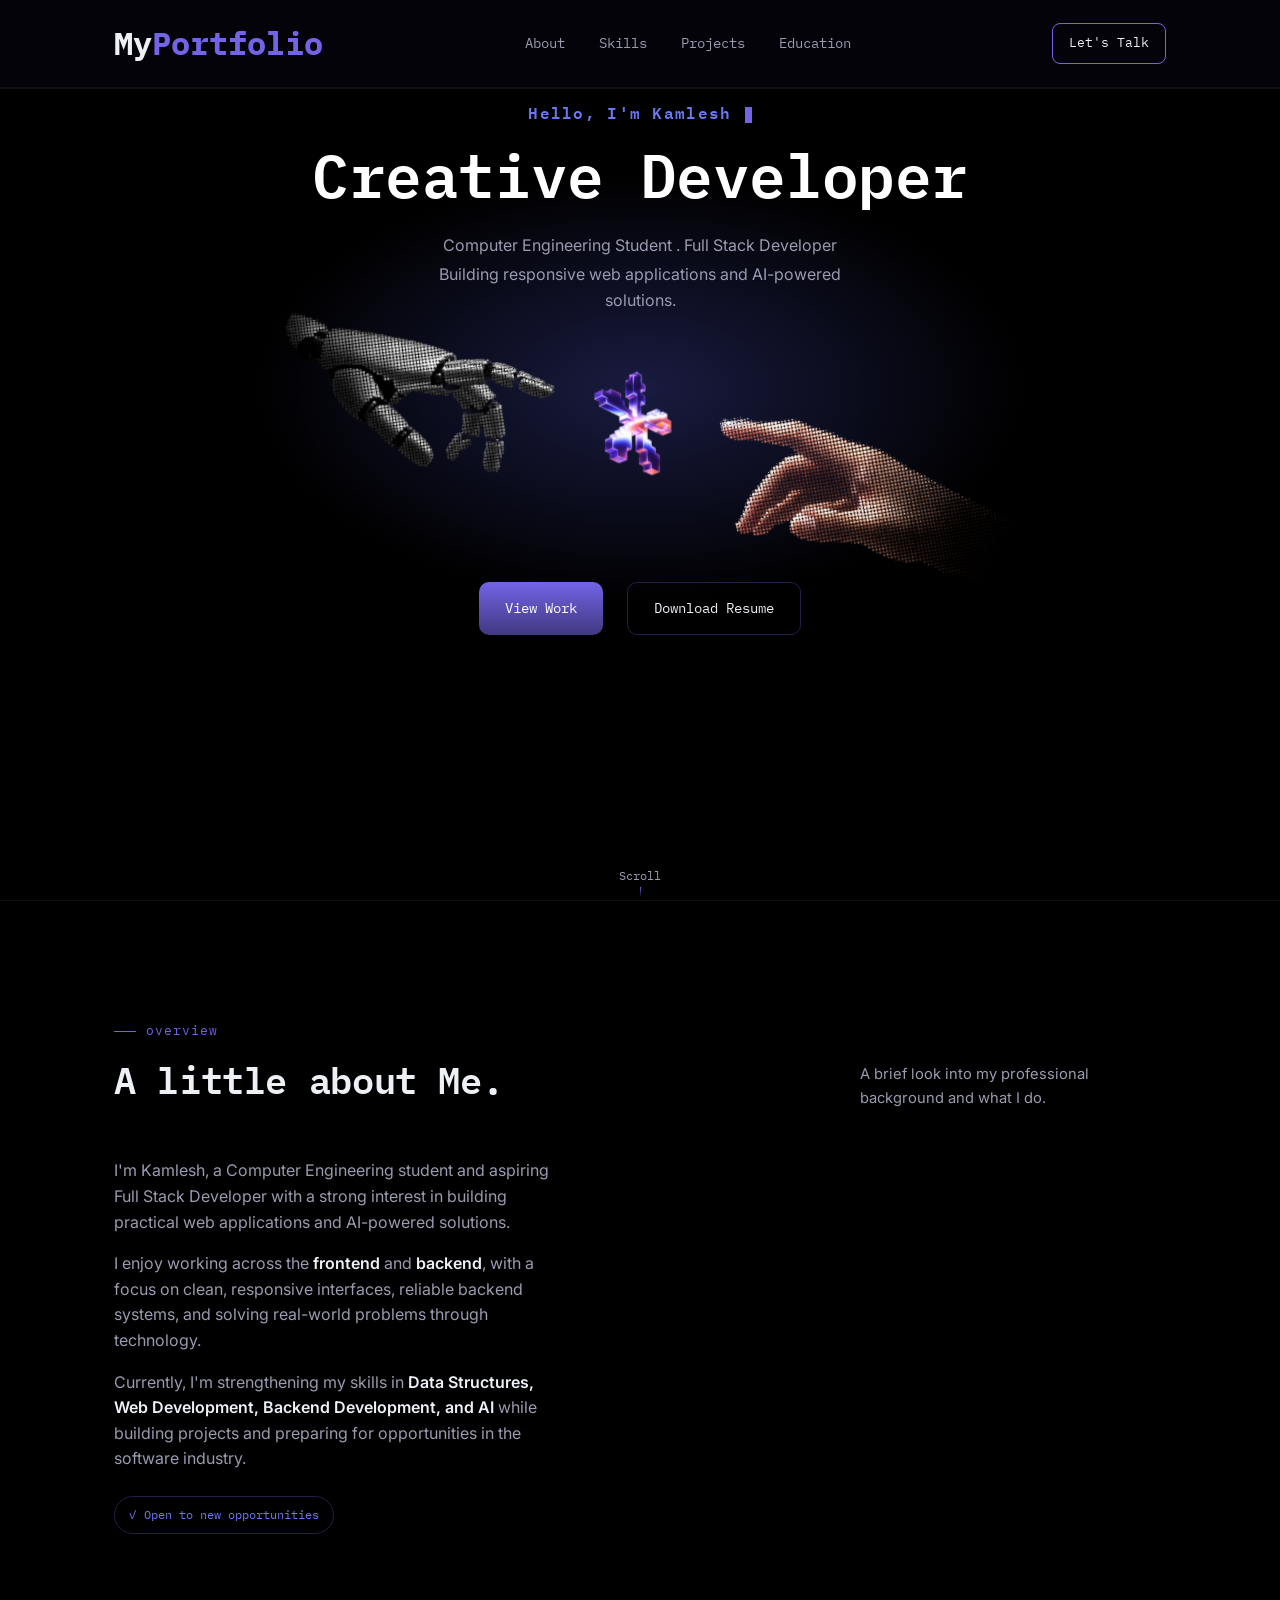
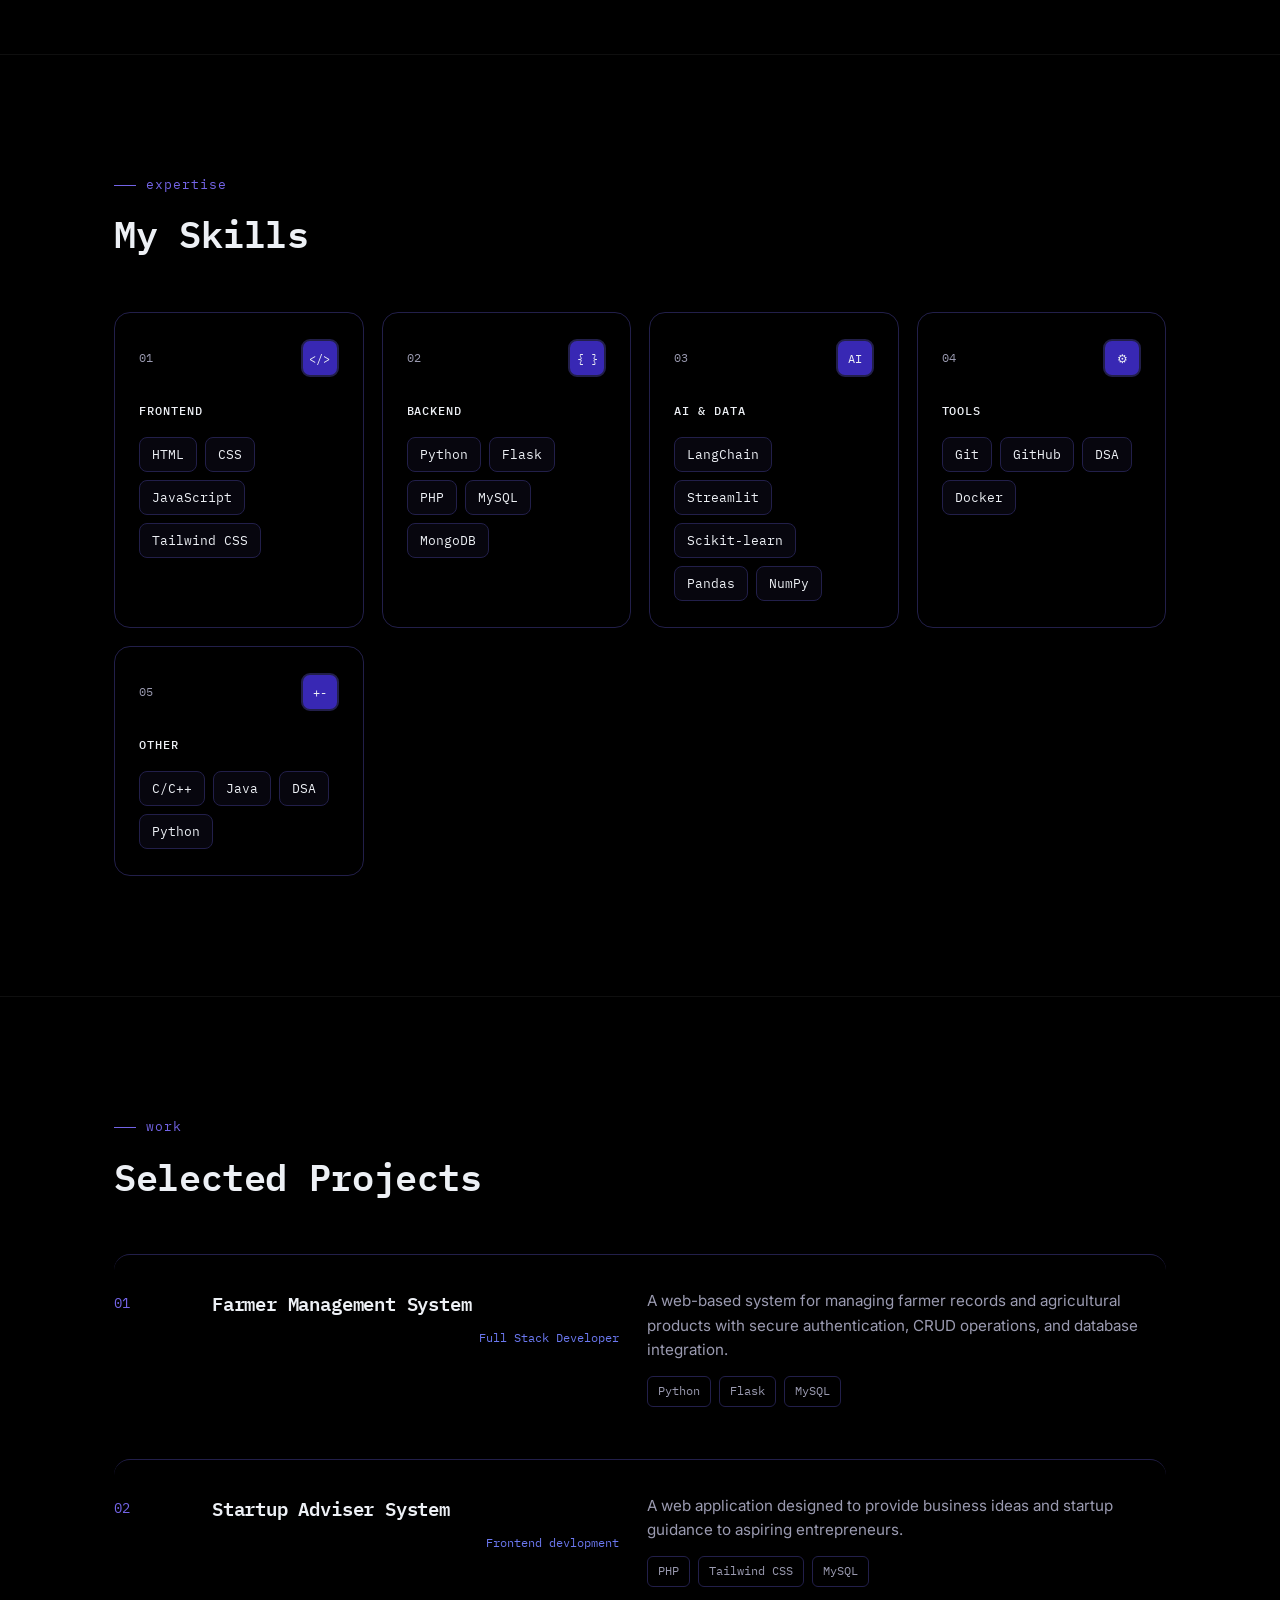
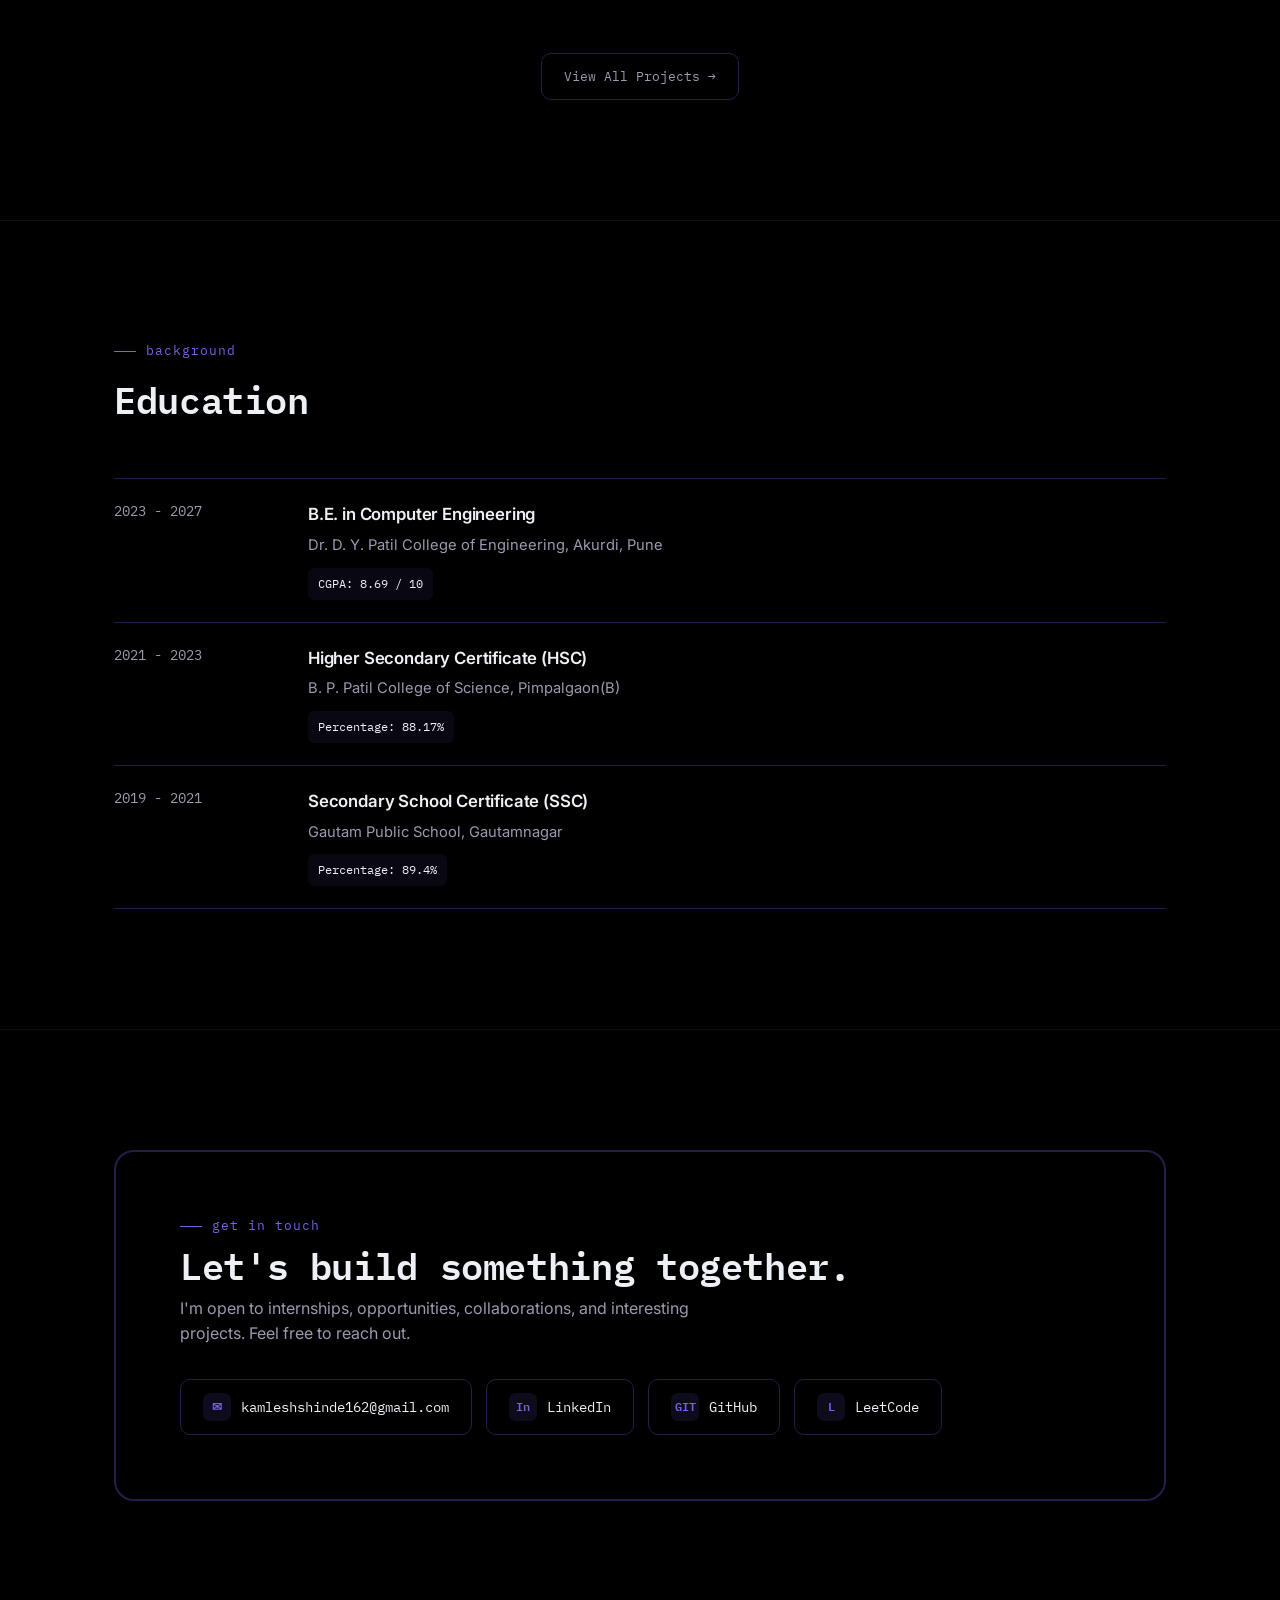
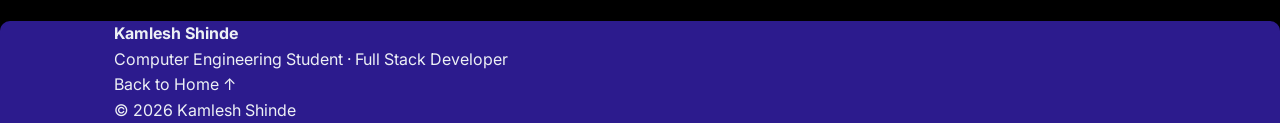
==== index.html @ 776fbd81 "make g mail section responsive" ====
<!DOCTYPE html>
<html lang="en">
<head>
  <meta charset="UTF-8">
  <meta name="viewport" content="width=device-width, initial-scale=1.0">
  <title>KS_Portfolio</title>
  <meta name="description" content="Kamlesh Shinde — Computer Engineering Student and Full Stack Developer.">
  <link rel="preconnect" href="https://fonts.googleapis.com">
  <link rel="preconnect" href="https://fonts.gstatic.com" crossorigin>
  <link href="https://fonts.googleapis.com/css2?family=IBM+Plex+Mono:wght@400;500;600&family=Inter:wght@400;500;600&display=swap" rel="stylesheet">
  <link rel="stylesheet" href="style.css">
  <link rel="shortcut icon" href="img/arr.png" type="image/x-icon">
</head>
<body>
  <div class="cursor-dot"></div>
<div class="cursor-ring"></div>
<div class="scroll-progress"></div>

  <!-- Header -->
  <header>
    <div class="nav-inner">
      <div class="logo">My<span>Portfolio</span></div>
      <nav>
        <ul>
          <li><a href="#about">About</a></li>
          <li><a href="#skills">Skills</a></li>
          <li><a href="#projects">Projects</a></li>
          <li><a href="#education">Education</a></li>
        </ul>
      </nav>
      <a href="#contact" class="nav-cta">Let's Talk</a>
      <button class="menu-toggle">☰</button>
    </div>
  </header>

  <!-- Hero Section -->
  <section class="hero" id="home">
    <div class="hero-fade"></div>
    <div class="center">
    <div class="wrap">
      <span class="hero-tag">
        Hello, I'm Kamlesh
        <span class="cursor"></span>
      </span>
      <h1>Creative Developer</h1>
      <div class="hero-role">Computer Engineering Student <span>. Full Stack Developer</span></div>
      <div class="hero-desc"> Building responsive web applications
                              and AI-powered solutions.</div>

         <div class="hero-art">
           <img src="bg.svg" alt="Developer Illustration">
          </div>
          <div class="hero-actions">
            <a href="#projects" class="btn btn-primary">View Work</a>
            <a href="resume.pdf" class="btn btn-ghost" target="_blank">Download Resume </a>
          </div>
        </div>
    </div>
    <div class="scroll-cue">
      <span>Scroll</span>
      <div class="line"></div>
    </div>
  </section>

  <!-- About Section -->
  <section class="section reveal" id="about">
    <div class="wrap">
      <div class="section-head">
        <div>
          <span class="eyebrow">Overview</span>
          <h2 class="section-title">A little about Me.</h2>
        </div>
        <div class="section-note">A brief look into my professional background and what I do.</div>
      </div>
      <div class="about-grid">
        <div class="about-copy">
          <p> I'm Kamlesh, a Computer Engineering student and
                    aspiring Full Stack Developer with a strong interest
                    in building practical web applications and
                    AI-powered solutions.</p>
          <p>  I enjoy working across the
                    <strong>frontend</strong> and
                    <strong>backend</strong>, with a focus on clean,
                    responsive interfaces, reliable backend systems,
                    and solving real-world problems through technology.</p>
          <p>
                    Currently, I'm strengthening my skills in
                    <strong>Data Structures, Web Development,
                    Backend Development, and AI</strong> while
                    building projects and preparing for opportunities
                    in the software industry.
          </p>
        <div class="badge">Open to new opportunities</div>
        </div>
        <div>
          <div class="profile">
             
          </div>
        </div>
      </div>
    </div>
  </section>

  <!-- Skills Section -->
  <section class="section reveal" id="skills">
    <div class="wrap">
      <div class="section-head">
        <div>
          <span class="eyebrow">Expertise</span>
          <h2 class="section-title">My Skills</h2>
        </div>
      </div>
      <div class="skills-grid">

        <div class="skill-cell">
                <div class="skill-card-top">
                    <span class="skill-number">01</span>
                    <span class="skill-icon">&lt;/&gt;</span>
                </div>
          <h3>Frontend</h3>
          <div class="tag-row">
            <span class="tag">HTML</span>
            <span class="tag">CSS</span>
            <span class="tag">JavaScript</span>
            <span class="tag">Tailwind CSS</span>
          </div>
        </div>

        <div class="skill-cell">
          <div class="skill-card-top">
                    <span class="skill-number">02</span>
                    <span class="skill-icon">{ }</span>
                </div>
          <h3>Backend</h3>
          <div class="tag-row">
                   <span class="tag">Python</span>
                    <span class="tag">Flask</span>
                    <span class="tag">PHP</span>
                    <span class="tag">MySQL</span>
                    <span class="tag">MongoDB</span>
          </div>
        </div>

        <div class="skill-cell">
             <div class="skill-card-top">
                    <span class="skill-number">03</span>
                    <span class="skill-icon">AI</span>
                </div>
          <h3>AI &amp; Data</h3>
          <div class="tag-row">
                    <span class="tag">LangChain</span>
                    <span class="tag">Streamlit</span>
                    <span class="tag">Scikit-learn</span>
                    <span class="tag">Pandas</span>
                    <span class="tag">NumPy</span>
          </div>
        </div>
        
        <div class="skill-cell">
          <div class="skill-card-top">
                    <span class="skill-number">04</span>
                    <span class="skill-icon">⚙</span>
                </div>
          <h3>Tools</h3>
          <div class="tag-row">
                    <span class="tag">Git</span>
                    <span class="tag">GitHub</span>
                    <span class="tag">DSA</span>
                    <span class="tag">Docker</span>
          </div>
        </div>
        
        <div class="skill-cell">
          <div class="skill-card-top">
                    <span class="skill-number">05</span>
                    <span class="skill-icon">+-</span>
                </div>
          <h3>Other</h3>
          <div class="tag-row">
                    <span class="tag">C/C++</span>
                    <span class="tag">Java</span>
                    <span class="tag">DSA</span>
                    <span class="tag">Python</span>
          </div>
        </div>

      </div>
    </div>
  </section>

  <!-- Projects Section -->
  <section class="section reveal" id="projects">
    <div class="wrap">
      <div class="section-head">
        <div>
          <span class="eyebrow">Work</span>
          <h2 class="section-title">Selected Projects</h2>
        </div>
      </div>
      <div class="project-list">
        <div class="project">
          <div class="project-index">01</div>
          <div>
            <h3 class="project-title">Farmer Management System</h3>
            <div class="project-role">Full Stack Developer</div>
          </div>
          <div>
            <div class="project-desc">A web-based system for managing farmer
                        records and agricultural products with
                        secure authentication, CRUD operations,
                        and database integration.</div>
            <div class="project-stack">
              <span>Python</span>
              <span>Flask</span>
              <span>MySQL</span>
            </div>
          </div>
        </div>
        <div class="project">
          <div class="project-index">02</div>
          <div>
            <h3 class="project-title">Startup Adviser System</h3>
            <div class="project-role">Frontend devlopment</div>
          </div>
          <div>
            <div class="project-desc">A web application designed to provide
                        business ideas and startup guidance
                        to aspiring entrepreneurs.</div>
            <div class="project-stack">
              <span>PHP</span>
              <span>Tailwind CSS</span>
              <span>MySQL</span>
            </div>
          </div>
        </div>
      </div>
      <div class="projects-more">
        <a href="pro.html" class="view-all-projects">
            View All Projects →
        </a>
      </div>
    </div>
  </section>

  <!-- Education Section -->

  <section class="section reveal" id="education">
    <div class="wrap">
      <div class="section-head">
        <div>
          <span class="eyebrow">Background</span>
          <h2 class="section-title">Education</h2>
        </div>
      </div>

        <div class="edu">

    <div class="edu-row">
        <div class="edu-date">2023 - 2027</div>

        <div class="edu-what">
            <h3>B.E. in Computer Engineering</h3>
            <p>Dr. D. Y. Patil College of Engineering, Akurdi, Pune</p>
            <span class="edu-result">CGPA: 8.69 / 10</span>
        </div>
    </div>


    <div class="edu-row">
        <div class="edu-date">2021 - 2023</div>

        <div class="edu-what">
            <h3>Higher Secondary Certificate (HSC)</h3>
            <p>B. P. Patil College of Science, Pimpalgaon(B)</p>
            <span class="edu-result">Percentage: 88.17%</span>
        </div>
    </div>


    <div class="edu-row">
        <div class="edu-date">2019 - 2021</div>

        <div class="edu-what">
            <h3>Secondary School Certificate (SSC)</h3>
            <p>Gautam Public School, Gautamnagar</p>
            <span class="edu-result">Percentage: 89.4%</span>
        </div>
    </div>

</div>
    </div>
  </section>

  <!-- Contact Section -->
  <section class="section reveal" id="contact">
    <div class="wrap">
      <div class="contact-panel">
        <div>
          <span class="eyebrow">Get In Touch</span>
          <h2>Let's build something together.</h2>
          <p> I'm open to internships, opportunities, collaborations,
            and interesting projects. Feel free to reach out.</p>
        </div>
        <div class="contact-links">

    <!-- Gmail -->
    <a href="mailto:kamleshshinde162@gmail.com" class="contact-link">
        <span class="contact-icon">✉</span>

        <span class="email-desktop">
            kamleshshinde162@gmail.com
        </span>

        <span class="email-mobile">
            Gmail
        </span>
    </a>


    <!-- LinkedIn -->
    <a
        href="https://www.linkedin.com/in/kamlesh-shinde-57b35b283/"
        class="contact-link"
        target="_blank"
    >
        <span class="contact-icon">In</span>
        LinkedIn
    </a>


    <!-- GitHub -->
    <a
        href="https://github.com/kamlesh-162/"
        class="contact-link"
        target="_blank"
    >
        <span class="contact-icon">GIT</span>
        GitHub
    </a>


    <!-- LeetCode -->
    <a
        href="https://leetcode.com/u/Kamlesh162/"
        class="contact-link"
        target="_blank"
    >
        <span class="contact-icon">L</span>
        LeetCode
    </a>

</div>
      </div>
    </div>
  </section>

  <!-- Footer -->
 <footer class="footer">
        <div class="wrap">
            <div class="footer-content">
                <div>
                    <strong>Kamlesh Shinde</strong>
                    <p>
                        Computer Engineering Student
                        · Full Stack Developer
                    </p>
                </div>
                <a href="index.html">
                    Back to Home ↑
                </a>
            </div>
            <div class="footer-bottom">
                © 2026 Kamlesh Shinde
            </div>
        </div>
    </footer>

  <script src="script.js"></script>
</body>

</html>
---- style.css ----
:root{
    --bg:#000000;
    --grey :01030980;

    --bg-panel:#0b0a24;
    --bg-panel-2:#0e0c2c;
    --indigo-deep:#191b40;
    --violet:#7364e6;
    --blue:#6b78f0;
    --cool:#3345ea;
    --text:#edf0f5;
    --text-muted:#9a9ab0;
    --border:#221f4a;
    --mono:'IBM Plex Mono', ui-monospace, monospace;
    --sans:'Inter', system-ui, sans-serif;
  }

  *{box-sizing:border-box; margin:0; padding:0;}
  html{scroll-behavior:smooth;}
  body{
    background:var(--bg);
    color:var(--text);
    font-family:var(--sans);
    line-height:1.6;
    overflow-x:hidden;
  }
  ::selection{background:var(--violet); color:#fff;}

  @media (prefers-reduced-motion: reduce){
    *{animation-duration:0.001ms !important; animation-iteration-count:1 !important; transition-duration:0.001ms !important; scroll-behavior:auto !important;}
  }

  a{color:inherit; text-decoration:none;}
  img{max-width:100%; display:block;}
  section{position:relative;}

  .wrap{
    max-width:1180px;
    margin:0 auto;
    padding-inline:clamp(20px,5vw,64px);
  }

  .eyebrow{
    font-family:var(--mono);
    font-size:0.8rem;
    letter-spacing:0.08em;
    color:var(--violet);
    display:flex;
    align-items:center;
    gap:10px;
    text-transform:lowercase;
  }
  .eyebrow::before{
    content:"";
    width:22px; height:1px;
    background:var(--violet);
    display:inline-block;
  }

  h1,h2,h3{
    font-family:var(--mono);
    font-weight:600;
    letter-spacing:-0.01em;
  }

  /* ---------- nav ---------- */
  header{
    position:fixed;
    top:0; left:0; right:0;
    z-index:100;
    backdrop-filter:blur(10px);
    background:rgba(5,5,16,0.6);
    border-bottom:2px solid rgba(255,255,255,0.06);
  }
  .nav-inner{
    max-width:1180px;
    margin:0 auto;
    padding:18px clamp(20px,5vw,64px);
    display:flex;
    align-items:center;
    justify-content:space-between;
  }
  .logo{
    font-family:var(--mono);
    font-weight:800;
    font-size:2rem;
    color:var(--text);
  }
  .logo span{color:var(--violet);}
  @media (max-width:720px){
    .logo{font-size:1.3rem;}
  }
  nav ul{
    display:flex;
    gap:clamp(16px,3vw,34px);
    list-style:none;
    font-family:var(--mono);
    font-size:0.85rem;
    color:var(--text-muted);
  }
  nav ul a:hover{color:var(--text);}
  nav ul li::before{content:"";}
  .nav-cta{
    font-family:var(--mono);
    font-size:0.8rem;
    padding:9px 16px;
    border:1px solid var(--violet);
    border-radius:8px;
    color:var(--text);
    transition:background .2s ease;
  }
  .nav-cta:hover{background:rgba(115,100,230,0.15);}
  
  .menu-toggle{
    display:none;
    background:none;
    border:none;
    color:var(--text);
    font-size:1.5rem;
    cursor:pointer;
  }

  @media (max-width:720px){
    .menu-toggle{display:block;}
    nav ul{
      position:absolute;
      top:100%;
      left:0;
      right:0;
      background:var(--bg-panel);
      flex-direction:column;
      align-items:center;
      padding:20px 0;
      gap:20px;
      border-bottom:1px solid var(--border);
      clip-path:polygon(0 0, 100% 0, 100% 0, 0 0);
      transition:clip-path 0.3s ease;
    }
    nav ul.active{
      clip-path:polygon(0 0, 100% 0, 100% 100%, 0 100%);
    }
  }

  /* ---------- hero ---------- */
  .hero{
    position:relative;
    min-height:100svh;
    display:flex;
    justify-content: center;
    align-items:center;
    overflow:hidden;
    padding:90px 10px 40px;
    isolation: isolate;
  }

  .hero-fade{
    position:absolute;
    inset: 0;
    background:
      linear-gradient(180deg, rgba(0,0,0,1) 0%, rgba(0,0,0,0.85) 25%, rgba(0,0,0,0.5) 45%, rgba(0,0,0,0.1) 65%, rgba(0,0,0,0.35) 100%),
      radial-gradient(60% 45% at 50% 100%, rgba(0,0,0,0.25), transparent 70%);
    z-index:-2;
  }
  .hero .wrap{
    position:relative;
    z-index:1;
    width:min(900px,90%);
    min-height: calc(100svh - 130px);
    display:flex;
    flex-direction:column;
    align-items:center;
    text-align: center;
  }
  .hero-tag{
    font-family:var(--mono);
    font-weight: 600;
    font-size:1rem;
    color:var(--blue);
    letter-spacing:0.08em;
    margin-bottom:15px;
    margin-top:10px;
    
  }
   .cursor{
    display:inline-block;
    width:7px; height:1em;
    background:var(--violet);
    margin-left:2px;
    vertical-align:middle;
    animation:blink 1s steps(1) infinite;
  }
  @keyframes blink{50%{opacity:0;}}

  .hero h1{
    font-size: clamp(2.6rem,6vw,3.8rem);
    line-height:1.1;
    color:#fff;
    margin-bottom:24px;
    font-family:var(--mono);
  }
  .hero-role{
    max-width:650px;
    color:var(--text-muted);
    font-size:1rem;
    line-height:1.8;
  }
  .hero-role strong{color:var(--text); font-weight:600;}
  .hero-desc{
    margin:2px auto 0;
    max-width:46ch;
    color:var(--text-muted);
    font-size:1rem;
  }

  /* Illustration */

  .hero-art{
    position:relative;
    z-index:-1;
    margin:-140px 0px -60px;
    max-width:100%;
  }

  .hero-art img{
    display:block;
    width:100%;
    max-width:1300px;
    height:auto;
    margin:0 auto;
    animation:float 7s ease-in-out infinite;
  }
  @keyframes float{
    0%{ transform:translateY(0); }
    50%{ transform:translateY(-15px); }
    100%{ transform:translateY(0); }
  }
  .hero-actions{
    display:flex;
    justify-content:center;
    gap:24px;
    flex-wrap:wrap;
    margin-top: 40px;
  }
  .btn{
    font-family:var(--mono);
    font-size:0.88rem;
    padding:14px 26px;
    border-radius:10px;
    display:inline-flex;
    align-items:center;
    gap:8px;
    transition:opacity .2s ease, transform .2s ease;
  }
  .btn:hover{transform:translateY(-2px);}
  .btn-primary{
    background:linear-gradient(180deg, var(--violet) 0%, #403880 100%);
    color:#fff;
    display:flex;
  }
  .btn-ghost{
    border:1px solid var(--border);
    color:var(--text);
  }
  .btn-ghost:hover{border-color:var(--violet);}

  .scroll-cue{
    position:absolute;
    bottom:3px;
    left:50%;
    transform:translateX(-50%);
    z-index:2;
    font-family:var(--mono);
    font-size:0.72rem;
    color:var(--text-muted);
    display:flex;
    flex-direction:column;
    align-items:center;
    gap:2px;
  }
  .scroll-cue .line{
    width:1px; height:10px;
    background:linear-gradient(var(--violet), transparent);
  }

  @media(max-width:1024px){
    .hero-tag{
      font-size:1rem;
      margin-bottom:15px;
      margin-top:0px;
      
    }
    .hero h1{
      font-size:3.4rem;
    }
    .hero-art{
      margin:-90px 0 -40px;
    }
    .hero-art img{
      max-width:460px;
    }
  }

  /* ================= MOBILE ================= */

  @media(max-width:764px){
    .hero{
      padding-top:90px;
      padding-bottom:60px;
    }
    .hero h1{
      font-size:2.5rem;
    }
    .hero-tag{
      font-weight: 200;
    }
    .hero-role{
      font-size:1rem;
      max-width:100%;
      overflow:hidden;
    }
    .hero-desc{
      font-size:1rem;
      text-align: center;
    }
    .hero-art{
      margin:20px 0;
    }
    .hero-art img{
      max-width:340px;
    }
    .hero-actions{
      width:100%;
      flex-direction:column;
      gap:14px;
      margin-top: 20px;
    }
    .btn{
      width:100%;
      text-align:center;
    }
    .scroll-cue{
      bottom:8px;
    }
    .scroll-cue .line{
      width:1px; height:20px;
    }
  }

  /* ---------- section shell ---------- */
  .section{
    padding:clamp(70px,10vw,120px) 0;
    border-top:1px solid rgba(255,255,255,0.06);
  }
  .section-head{
    display:flex;
    justify-content:space-between;
    align-items:flex-end;
    gap:24px;
    margin-bottom:48px;
    flex-wrap:wrap;
  }
  .section-title{
    font-size:clamp(1.6rem,3.6vw,2.3rem);
    margin-top:10px;
  }
  .section-note{
    max-width:34ch;
    color:var(--text-muted);
    font-size:0.92rem;
  }

  /* ---------- about ---------- */
  .about-grid{
    display:grid;
    grid-template-columns:0.9fr 1.1fr;
    gap:clamp(30px,6vw,80px);
  }
  @media (max-width:800px){ .about-grid{grid-template-columns:1fr;} }

  .about-copy p{color:var(--text-muted); margin-bottom:16px; font-size:1rem;}
  .about-copy strong{color:var(--text); font-weight:600;}

  .stat-card{
    background:rgba(31, 31, 36, 0.774);
    border:1px solid var(--border);
    border-radius:14px;
    padding:22px 24px;
    margin-bottom:14px;
  }
  .stat-card .num{
    font-family:var(--mono);
    font-size:2rem;
    color:var(--violet);
    font-weight:600;
  }
  .stat-card .label{
    font-size:0.85rem;
    color:var(--text);
    margin-top:4px;
  }
  .badge{
    display:inline-flex;
    align-items:center;
    gap:8px;
    font-family:var(--mono);
    font-size:0.78rem;
    color:var(--blue);
    border:1px solid var(--border);
    padding:8px 14px;
    border-radius:999px;
    margin-top:8px;
  }
  .badge::before{content:"✓"; color:var(--violet);}

  /* ---------- skills ---------- */
  .skills-grid{
    display:grid;
    grid-template-columns:repeat(auto-fit,minmax(230px,1fr));
    gap:18px;
    background:transparent;
    /* border:1px solid var(--border); */
    border-radius:0;
    overflow:visible;
  }
  .skill-cell{
    /* background:var(--bg-panel); */
    border: 1px solid var(--border);
    border-radius: 16px;

    padding: 26px 24px;
    transition:  transform .25s ease,
                 border-color .25s ease,
                 background .25s ease;
  }
  .skill-cell:hover {
    transform: translateY(-3px);

    border-color: var(--violet);
    background:
        radial-gradient(
            circle at 90% 20%,
            rgba(115,100,230,0.08),
            transparent 55%
        ),
        var(--bg-panel);
}


.skill-card-top {
    display: flex;
    align-items: center;
    justify-content: space-between;
    margin-bottom: 24px;
}


.skill-number {
    font-family: var(--mono);
    font-size: .72rem;
    color: var(--text-muted);
}



.skill-icon {
    width: 38px;
    height: 38px;
    display: flex;
    align-items: center;
    justify-content: center;
    border-radius: 9px;
    border: 2px solid var(--border);
    background: rgba(70, 50, 223, 0.808);
    color: var(--text);
    font-family: var(--mono);
    font-size: .75rem;
    transition:
        transform .25s ease,
        background .25s ease;
}

.skill-cell:hover .skill-icon {
    transform: rotate(-10deg) scale(1.05);
    /* background: rgba(115,100,230,.14); */
}

  .skill-cell h3{
    font-size:0.78rem;
    letter-spacing:0.08em;
    text-transform:uppercase;
    color:var(--text);
    font-weight:500;
    margin-bottom:16px;
  }
  .tag-row{
    display:flex;
    flex-wrap:wrap;
    gap:8px;
  }
  .tag{
    font-family:var(--mono);
    font-size:0.82rem;
    color:var(--text);
    border:1px solid var(--border);
    background:rgba(115,100,230,0.06);
    padding:6px 12px;
    border-radius:8px;
     transition:
        border-color .2s ease,
        background .2s ease,
        transform .2s ease;
  }
  .tag:hover {
    border-color: var(--violet);

    background: rgba(115,100,230,0.12);

    transform: translateY(-2px);
}
@media (max-width: 600px) {

    .skills-grid {
        grid-template-columns: 1fr;
          gap: 14px;
    }

    .skill-cell {
        padding: 22px 20px;
    }

    .tag {
        font-size: 0.75rem;
        padding: 6px 10px;
    }

}
  /* ---------- projects ---------- */
  .project-list{display:flex; flex-direction:column; gap: 18px;}
  .project{
    display:grid;
    grid-template-columns:70px 1.1fr 1.4fr;
    gap:28px;
    padding:34px 0;
    border-top:1px solid var(--border);
    border-radius: 16px;
    align-items:start;
     transition:
        transform .25s ease,
        border-color .25s ease,
        background .25s ease;
  }
  .project:hover {
    transform: translateY(-4px);
    border-color: var(--violet);
    background:
        radial-gradient(
            circle at 90% 20%,
            rgba(115,100,230,0.08),
            transparent 55%
        ),
        var(--bg-panel);
}

  .project-index{
    font-family:var(--mono);
    color:var(--violet);
    font-size:0.85rem;
    padding-top:4px;
  }
  .project-title{
    font-size:1.2rem;
    font-family:var(--mono);
    font-weight:600;
  }
  .project-role{
    margin-top:8px;
    font-size:0.85rem;
    color:var(--blue);
    font-family:var(--mono);
  }
  .project-desc{color:var(--text-muted); font-size:0.95rem; line-height :1.6;}
  .project-stack{
    margin-top:14px;
    display:flex;
    flex-wrap:wrap;
    gap:8px;
  }
  .project-stack span{
    font-family:var(--mono);
    font-size:0.72rem;
    color:var(--text-muted);
    border:1px solid var(--border);
    padding:5px 10px;
    border-radius:6px;
  }
  .projects-more {
    display: flex;
    justify-content: center;
    margin-top: 32px;
}

.view-all-projects {
    display: inline-flex;
    align-items: center;
    justify-content: center;
    padding: 12px 22px;
    border: 1px solid var(--border);
    border-radius: 10px;
    font-family: var(--mono);
    font-size: 0.82rem;
    color: var(--text-muted);
    transition:
        transform .2s ease,
        border-color .2s ease,
        color .2s ease,
        background .2s ease;
}

.view-all-projects:hover {
    transform: translateY(-2px);
    border-color: var(--violet);
    color: var(--text);
    background: rgba(115, 100, 230, 0.08);
}
  /* Mobile */

@media (max-width: 800px) {
    .project {
        grid-template-columns: 1fr;
        gap: 12px;
        padding: 26px 20px;
    }
    .project-index {
        font-size: 0.75rem;
    }
    .project-title {
        font-size: 1.05rem;
    }
    .project-role {
        font-size: 0.78rem;
    }
    .project-desc {
        font-size: 0.88rem;
        line-height: 1.6;
    }
}

  /* ---------- timeline (education) ---------- */
  .edu{
    display:grid;
    grid-template-columns:1fr;
    gap:0;
  }
  .edu-row{
    display:grid;
    grid-template-columns:160px 1fr;
    gap:24px;
    padding:22px 0;
    border-top:1px solid var(--border);
  
  }
  .edu .edu-what{
    padding-left: 10px;
      transition:
        transform .2s ease,
        border-color .2s ease,
        background .2s ease;
  }
  .edu-what:hover {
    border-color: var(--violet);
    border-radius: 30px;
    transform: translateY(-4px);
}
.edu-result{
    display:inline-block;
    margin-top:10px;

    font-family:var(--mono);
    font-size:0.78rem;

    color:var(--text);

    padding:6px 10px;
    border-radius:6px;

    background:rgba(115,100,230,0.08);
}
  .edu-row:last-child{border-bottom:1px solid var(--border);}
  @media (max-width:700px){ .edu-row{grid-template-columns:1fr; gap:6px;} }
  .edu-date{font-family:var(--mono); color:var(--text-muted); font-size:0.85rem;}
  .edu-what h3{font-family:var(--sans); font-size:1.05rem; font-weight:600;}
  .edu-what p{color:var(--text-muted); font-size:0.92rem; margin-top:6px;}

  /* ---------- contact ---------- */
  .contact-panel{
    /* background:radial-gradient(circle at 30% 20%, rgba(115,100,230,0.18), transparent 60%), var(#0000EE); */
    border:2px solid var(--border);
    border-radius:20px;
    padding:clamp(34px,6vw,64px);
    display:flex;
    flex-direction:column;
    gap:26px;
  }
  .contact-panel h2{font-size:clamp(1.6rem,3.6vw,2.3rem);}
  .contact-panel p{color:var(--text-muted); max-width:52ch;}
  .contact-links{
    display:flex;
    flex-wrap:wrap;
    gap:14px;
    margin-top:6px;
  }
  .contact-link{
    font-family:var(--mono);
    font-size:0.9rem;
    padding:13px 22px;
    border-radius:10px;
    border:1px solid var(--border);
    display:flex;
    align-items:center;
    gap:10px;
     transition:
        transform .2s ease,
        border-color .2s ease,
        background .2s ease;
  }
  .contact-icon{
   width: 28px;
    height: 28px;
    display: flex;
    align-items: center;
    justify-content: center;
    border-radius: 7px;
    background: rgba(115,100,230,0.12);
    color: var(--violet);
    font-family: var(--mono);
    font-size: .75rem;
    font-weight: 600;
  }
  .email-mobile {
    display: none;
}
@media (max-width: 450px) {
    .email-desktop {
        display: none;
    }
    .email-mobile {
        display: block;
    }
}
.contact-link:hover {
    border-color: var(--violet);

    background: rgba(115,100,230,0.08);

    transform: translateY(-2px);
}

  footer{
  
    background-color:rgb(44, 27, 141);
    
    border-radius: 10px 10px 0px 0px ;
  }
  .foot{
     padding:28px clamp(160px,5vw,4px) 40px;
    display:flex;
    justify-content:space-between;
    flex-wrap:wrap;
    gap:12px;
    font-family:var(--mono);
    font-size:0.78rem;
    color:var(--text);
    /* max-width:1180px; */
    margin:0 auto;
  }
 @media (max-width:720px){
    .foot{
       padding:28px clamp(60px,5vw,4px) 40px;
    }
  }

  /* ---------- animations ---------- */
  .reveal{
    opacity:0;
    transform:translateY(30px);
    transition:all 0.8s cubic-bezier(0.5, 0, 0, 1);
  }
  .reveal.active{
    opacity:1;
    transform:translateY(0);
  }

/* =========================================================
   PROJECTS PAGE
   ========================================================= */


/* ================= PROJECT HERO ================= */

.projects-hero {
    padding: 150px 20px 80px;
    text-align: center;
}
.projects-hero .wrap {
    max-width: 750px;
    margin: 0 auto;
}
.projects-hero h1 {
    margin-top: 18px;
    font-size: clamp(2.5rem, 6vw, 3.5rem);
    line-height: 1.05;
    letter-spacing: -0.03em;
}
.projects-hero p {
    max-width: 620px;
    margin: 24px auto 0;
    color: var(--text-muted);
    font-size: 0.95rem;
    line-height: 1.8;
}


/* ================= PROJECT SECTION ================= */

.projects-page {
    padding: 20px 20px 90px;
}


/* ================= PROJECT GRID ================= */

.projects-grid {
    display: grid;
    grid-template-columns: repeat(2, minmax(0, 1fr));
    gap: 18px;
}


/* ================= PROJECT BOX ================= */

.project-box {
    display: flex;
    flex-direction: column;
    min-height: 390px;
    padding: 30px;
    border: 2px solid var(--border);
    border-radius: 18px;
   
    transition:
        transform 0.25s ease,
        border-color 0.25s ease,
        background 0.25s ease;
}


/* Hover */

.project-box:hover {

    transform: translateY(-5px);
    border-color: var(--violet);
    background:
        radial-gradient(
            circle at 90% 0%,
            rgba(41, 41, 41, 0.945),
            transparent 50%
        ),
        #000000;
}

/* ================= PROJECT TOP ================= */

.project-box-top {
    display: flex;
    align-items: flex-start;
    justify-content: space-between;
    gap: 20px;
}
.project-number {
    font-family: var(--mono);
    font-size: 0.8rem;
    color: var(--violet);
}
.project-role {
    font-family: var(--mono);
    font-size: 0.75rem;
    color: var(--blue);
    text-align: right;
}


/* ================= PROJECT CONTENT ================= */

.project-content {
    margin-top: 45px;
    flex: 1;
}
.project-content h2 {
    margin: 0;
    font-size: clamp(1.4rem, 2.5vw, 1.8rem);
    line-height: 1.2;
}
.project-content p {
    max-width: 65ch;
    margin-top: 15px;
    color: var(--text-muted);
    font-size: 0.9rem;
    line-height: 1.75;
}

/* ================= TECHNOLOGIES ================= */

.project-tech {
    display: flex;
    flex-wrap: wrap;
    gap: 8px;
    margin-top: 25px;
}
.project-tech span {
    padding: 6px 10px;
    border: 1px solid var(--border);
    border-radius: 6px;
    background: rgba(115, 100, 230, 0.04);
    color: var(--text-muted);
    font-family: var(--mono);
    font-size: 0.7rem;
    transition:
        border-color 0.2s ease,
        color 0.2s ease,
        background 0.2s ease;
}
.project-tech span:hover {
    color: var(--text);
    border-color: var(--violet);
    background: rgba(115, 100, 230, 0.08);
}


/* ================= PROJECT BUTTONS ================= */

.project-actions {
    display: flex;
    flex-wrap: wrap;
    gap: 10px;
    margin-top: 25px;
}
/* ================= CTA ================= */
.projects-cta {
    padding: 100px 20px;
    text-align: center;
}
.projects-cta .wrap {
    max-width: 700px;
    margin: 0 auto;
}
.projects-cta h2 {
    margin: 18px 0 30px;
    font-size: clamp(2rem, 4vw, 3rem);
    line-height: 1.2;
}
/* ================= MOBILE ================= */
@media (max-width: 800px) {
    .projects-hero {
        padding: 120px 20px 60px;
    }
    .projects-hero h1 {
        font-size: 2.5rem;
    }
    .projects-hero p {
        font-size: 0.88rem;
        line-height: 1.7;
    }
    .projects-page {
        padding: 10px 16px 60px;
    }
    .projects-grid {
        grid-template-columns: 1fr;
        gap: 14px;
    }
    .project-box {
        min-height: auto;
        padding: 23px;
    }
    .project-box-wide {
        grid-column: auto;
    }
    .project-box-top {
        gap: 12px;
    }
    .project-role {
        font-size: 0.68rem;
    }
    .project-content {
        margin-top: 32px;
    }
    .project-content h2 {
        font-size: 1.3rem;
    }
    .project-content p {
        font-size: 0.86rem;
        line-height: 1.7;
    }
    .project-actions {
        flex-direction: column;
    }
    .project-actions .btn {
        width: 100%;
        justify-content: center;
    }
    .projects-cta {
        padding: 75px 20px;
    }
}


/* ================= CURSOR FOLLOW ================= */

.cursor-dot,
.cursor-ring {
    position: fixed;
    top: 0;
    left: 0;
    pointer-events: none;
    z-index: 9999;
    transform: translate(-50%, -50%);
    opacity: 0;
    transition: opacity .2s ease;
}
/* Small center dot */
.cursor-dot {
    width: 6px;
    height: 6px;
    border-radius: 50%;
    background: var(--violet);
}
/* Outer ring */
.cursor-ring {
    width: 32px;
    height: 32px;
    border: 1px solid var(--text);
    border-radius: 50%;
    background-color: #9a9ab044;
    transition:
        width .25s ease,
        height .25s ease,
        border-color .25s ease,
        opacity .2s ease;
}


/* Hide on touch devices */

@media (hover: none) {

    .cursor-dot,
    .cursor-ring {
        display: none;
    }

}
/* ================= SCROLL PROGRESS ================= */

.scroll-progress {
    position: fixed;
    top: 0;
    left: 0;
    width: 0%;
    height: 2px;
    background: var(--violet);
    z-index: 10000;
    box-shadow: 0 0 10px rgba(115, 100, 230, 0.7);
    transition: width 0.05s linear;
}
/* ================= MAGNETIC BUTTON ================= */

.btn {
    transition:
        transform 0.25s ease,
        border-color 0.2s ease,
        background 0.2s ease;
}
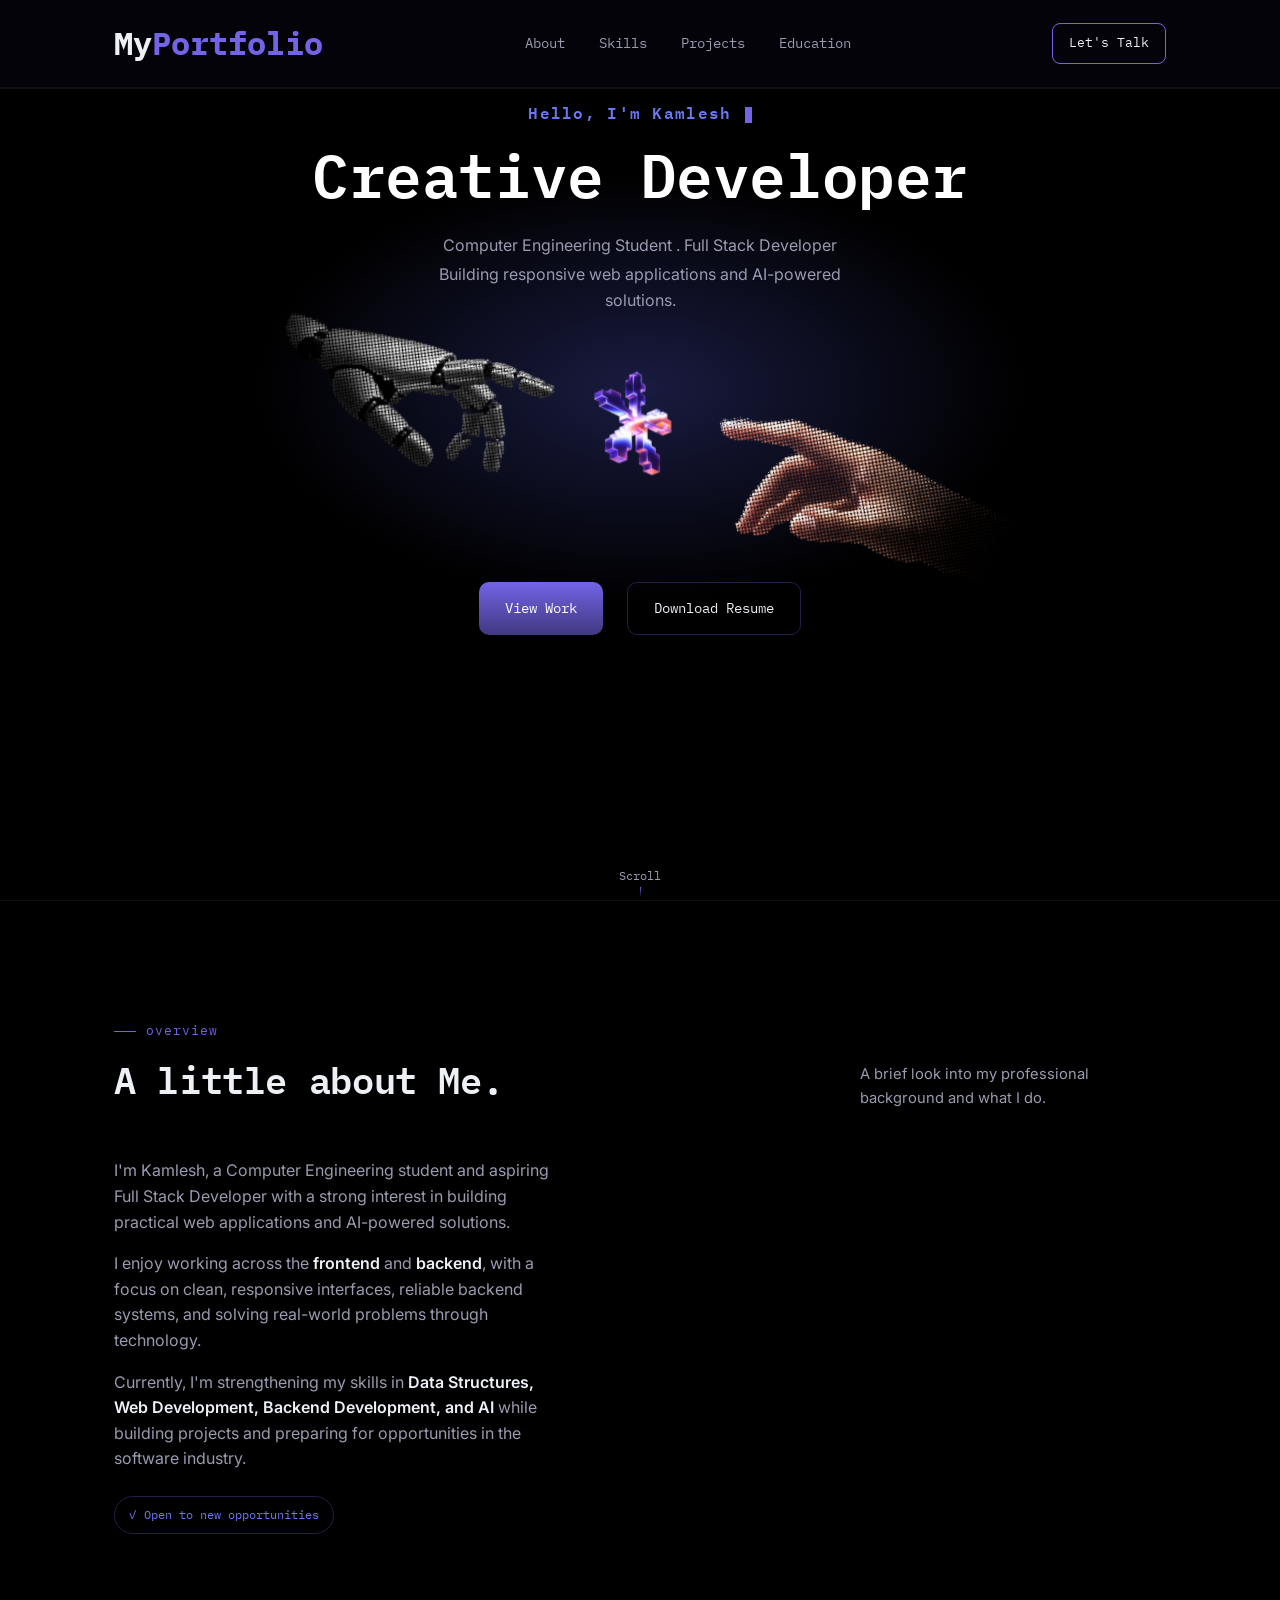
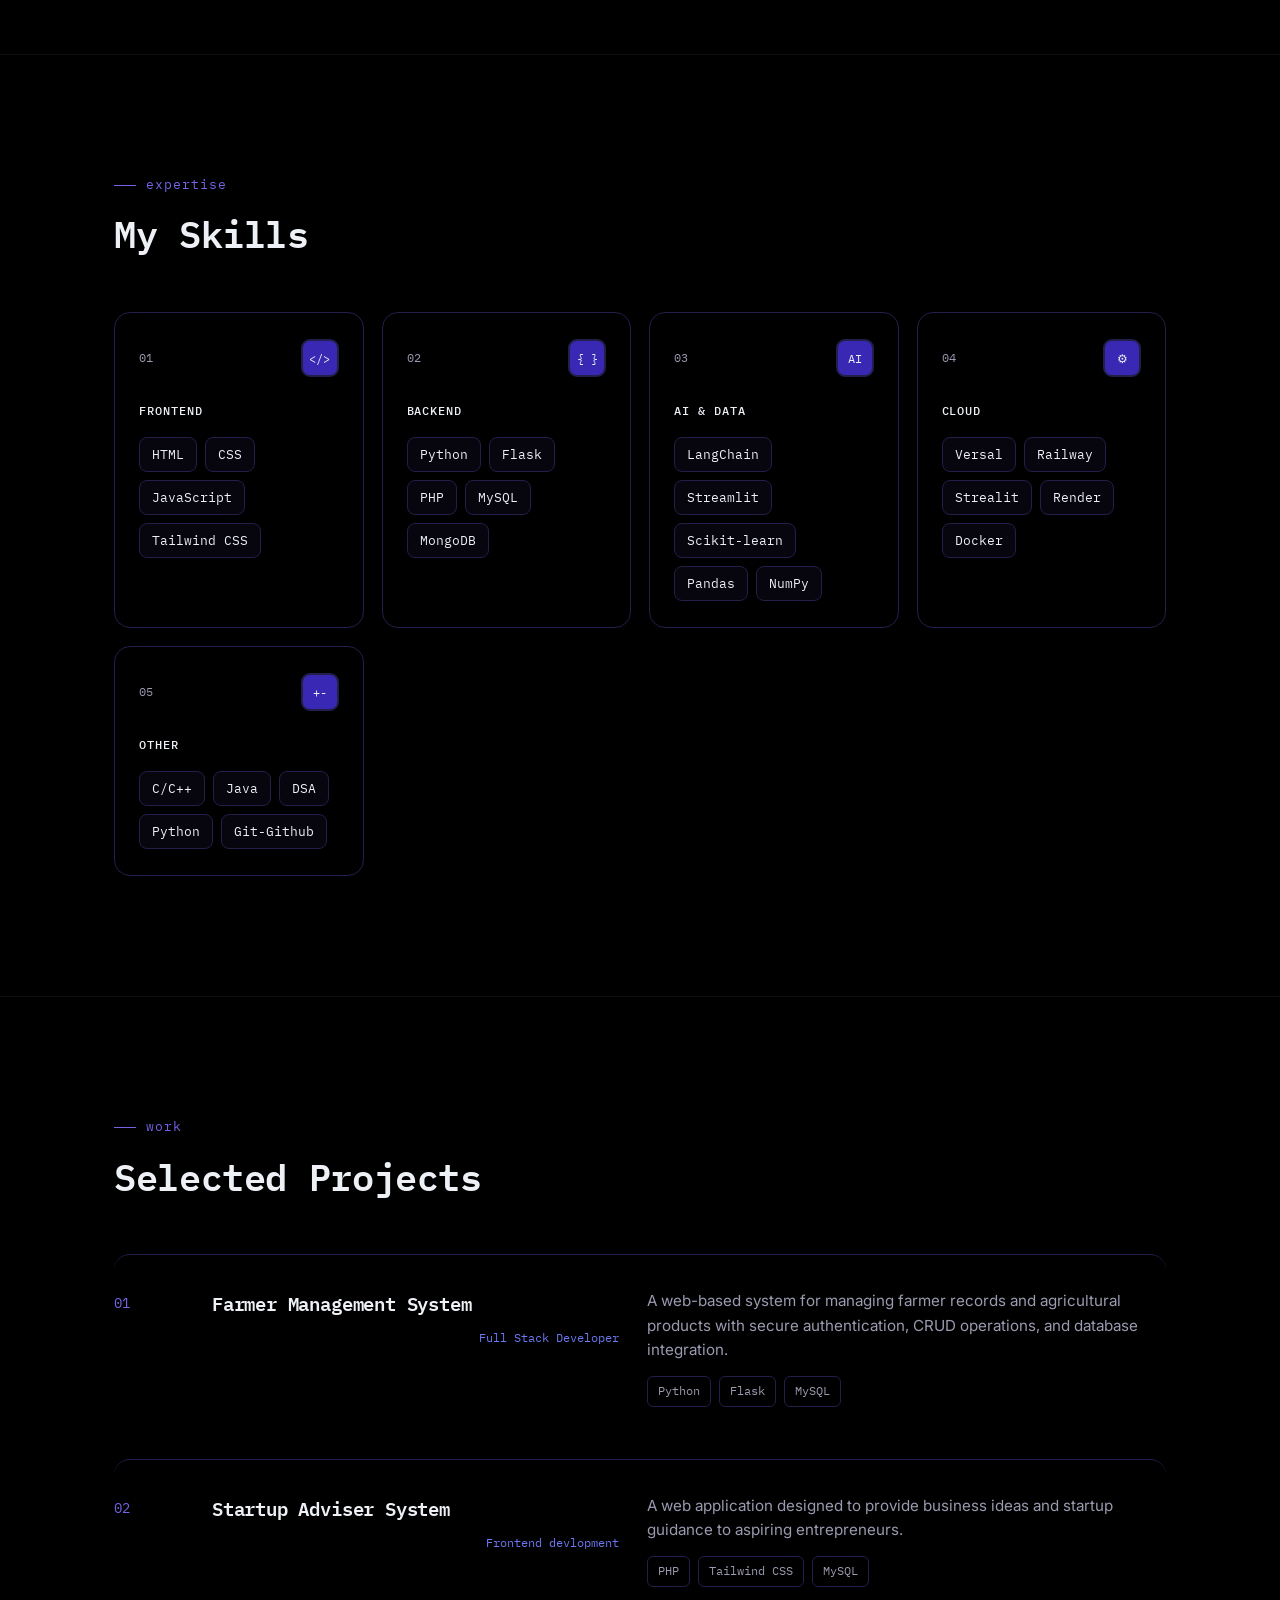
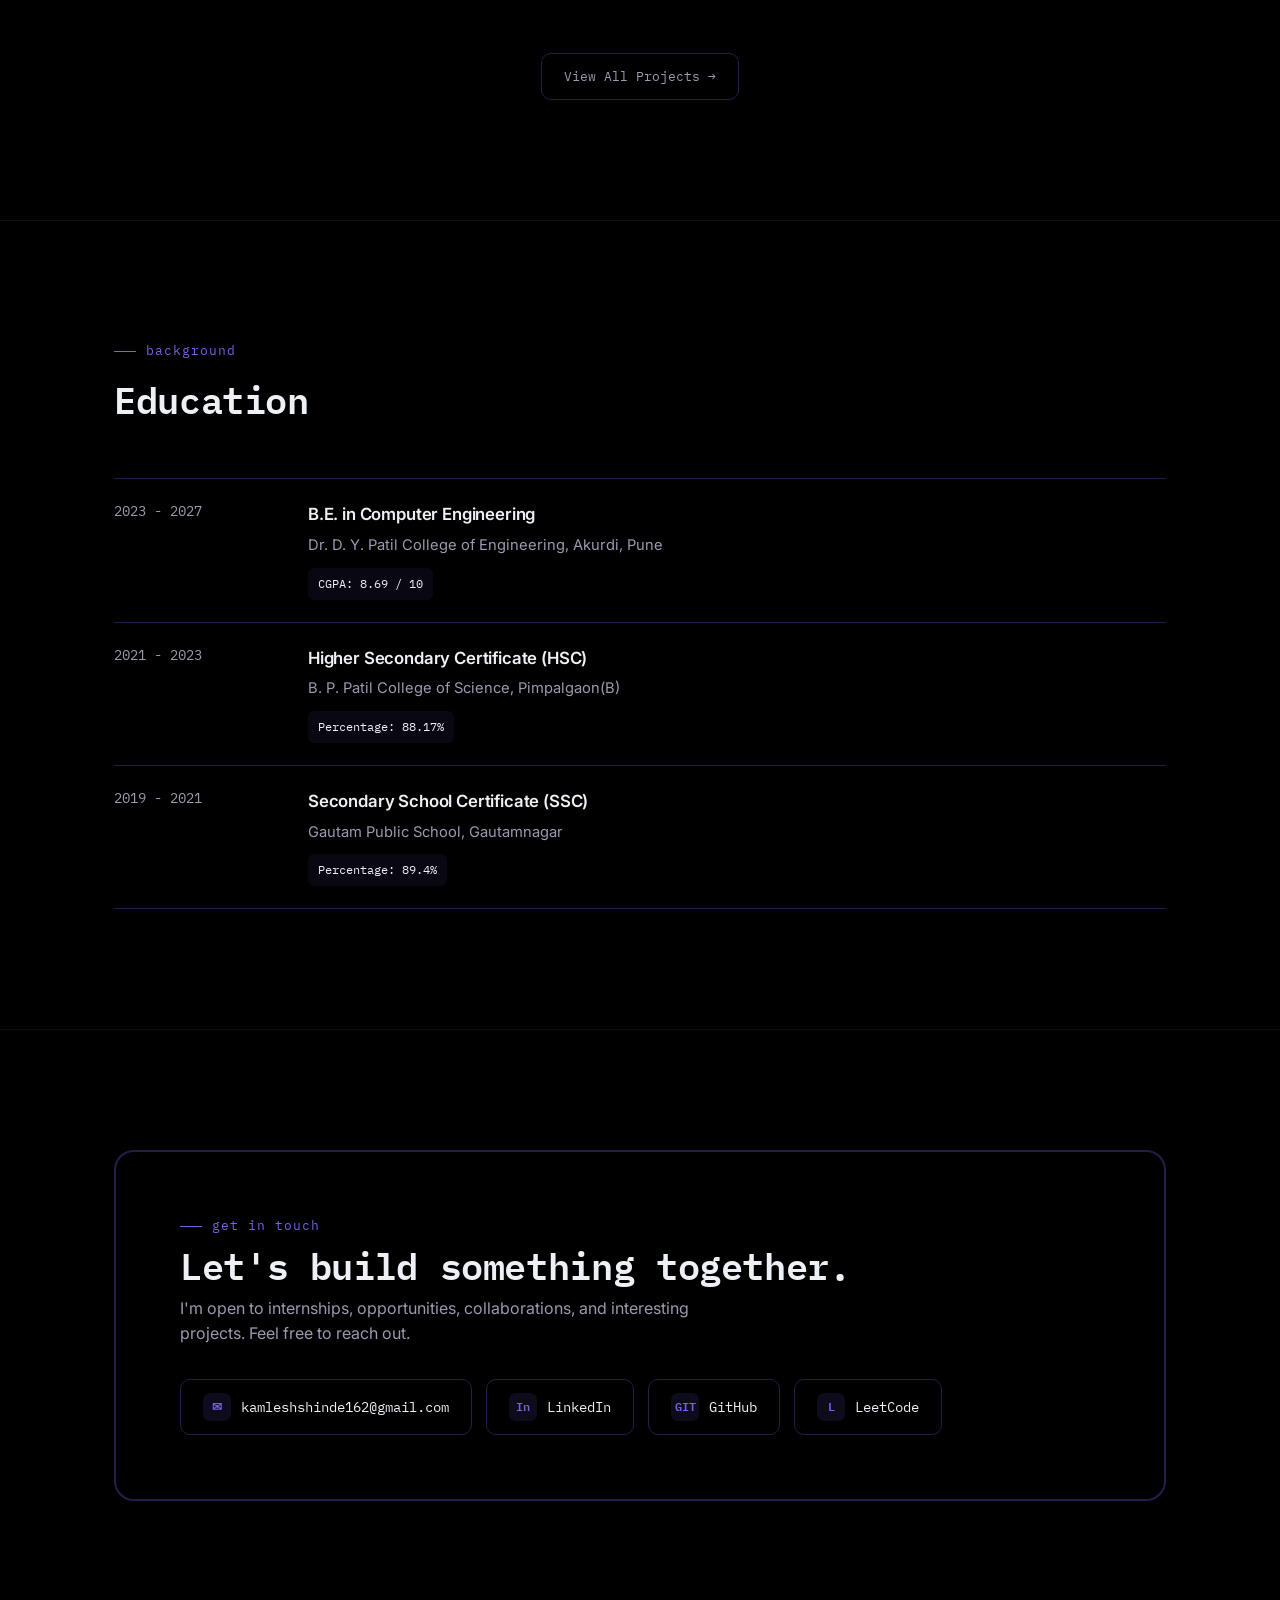
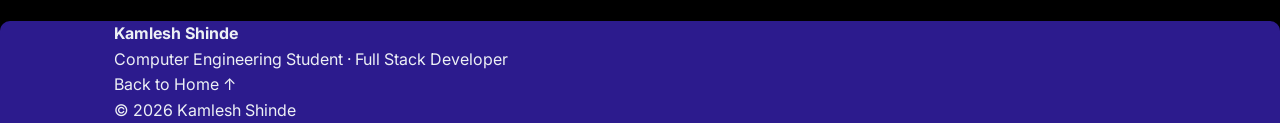
==== commit b7964c96: "abbr tags" ====
--- a/index.html
+++ b/index.html
@@ -5,6 +5,7 @@
   <meta name="viewport" content="width=device-width, initial-scale=1.0">
   <title>KS_Portfolio</title>
   <meta name="description" content="Kamlesh Shinde — Computer Engineering Student and Full Stack Developer.">
+  <meta name="google-site-verification" content="google91432b422ffb146b.html">
   <link rel="preconnect" href="https://fonts.googleapis.com">
   <link rel="preconnect" href="https://fonts.gstatic.com" crossorigin>
   <link href="https://fonts.googleapis.com/css2?family=IBM+Plex+Mono:wght@400;500;600&family=Inter:wght@400;500;600&display=swap" rel="stylesheet">
@@ -19,7 +20,7 @@
   <!-- Header -->
   <header>
     <div class="nav-inner">
-      <div class="logo">My<span>Portfolio</span></div>
+      <div class="logo"><abbr title="Kamlesh Portfolio" style="text-decoration: none;">My<span>Portfolio</span></abbr></div>
       <nav>
         <ul>
           <li><a href="#about">About</a></li>
@@ -28,7 +29,7 @@
           <li><a href="#education">Education</a></li>
         </ul>
       </nav>
-      <a href="#contact" class="nav-cta">Let's Talk</a>
+      <a href="#contact" class="nav-cta"><abbr abbr title="Contact" style="text-decoration: none;">Let's Talk</abbr></a>
       <button class="menu-toggle">☰</button>
     </div>
   </header>
@@ -161,11 +162,12 @@
                     <span class="skill-number">04</span>
                     <span class="skill-icon">⚙</span>
                 </div>
-          <h3>Tools</h3>
-          <div class="tag-row">
-                    <span class="tag">Git</span>
-                    <span class="tag">GitHub</span>
-                    <span class="tag">DSA</span>
+          <h3>Cloud</h3>
+          <div class="tag-row">
+                    <span class="tag">Versal</span>
+                    <span class="tag">Railway</span>
+                    <span class="tag">Strealit</span>
+                    <span class="tag">Render</span>
                     <span class="tag">Docker</span>
           </div>
         </div>
@@ -181,6 +183,7 @@
                     <span class="tag">Java</span>
                     <span class="tag">DSA</span>
                     <span class="tag">Python</span>
+                    <span class="tag">Git-Github</span>
           </div>
         </div>
 
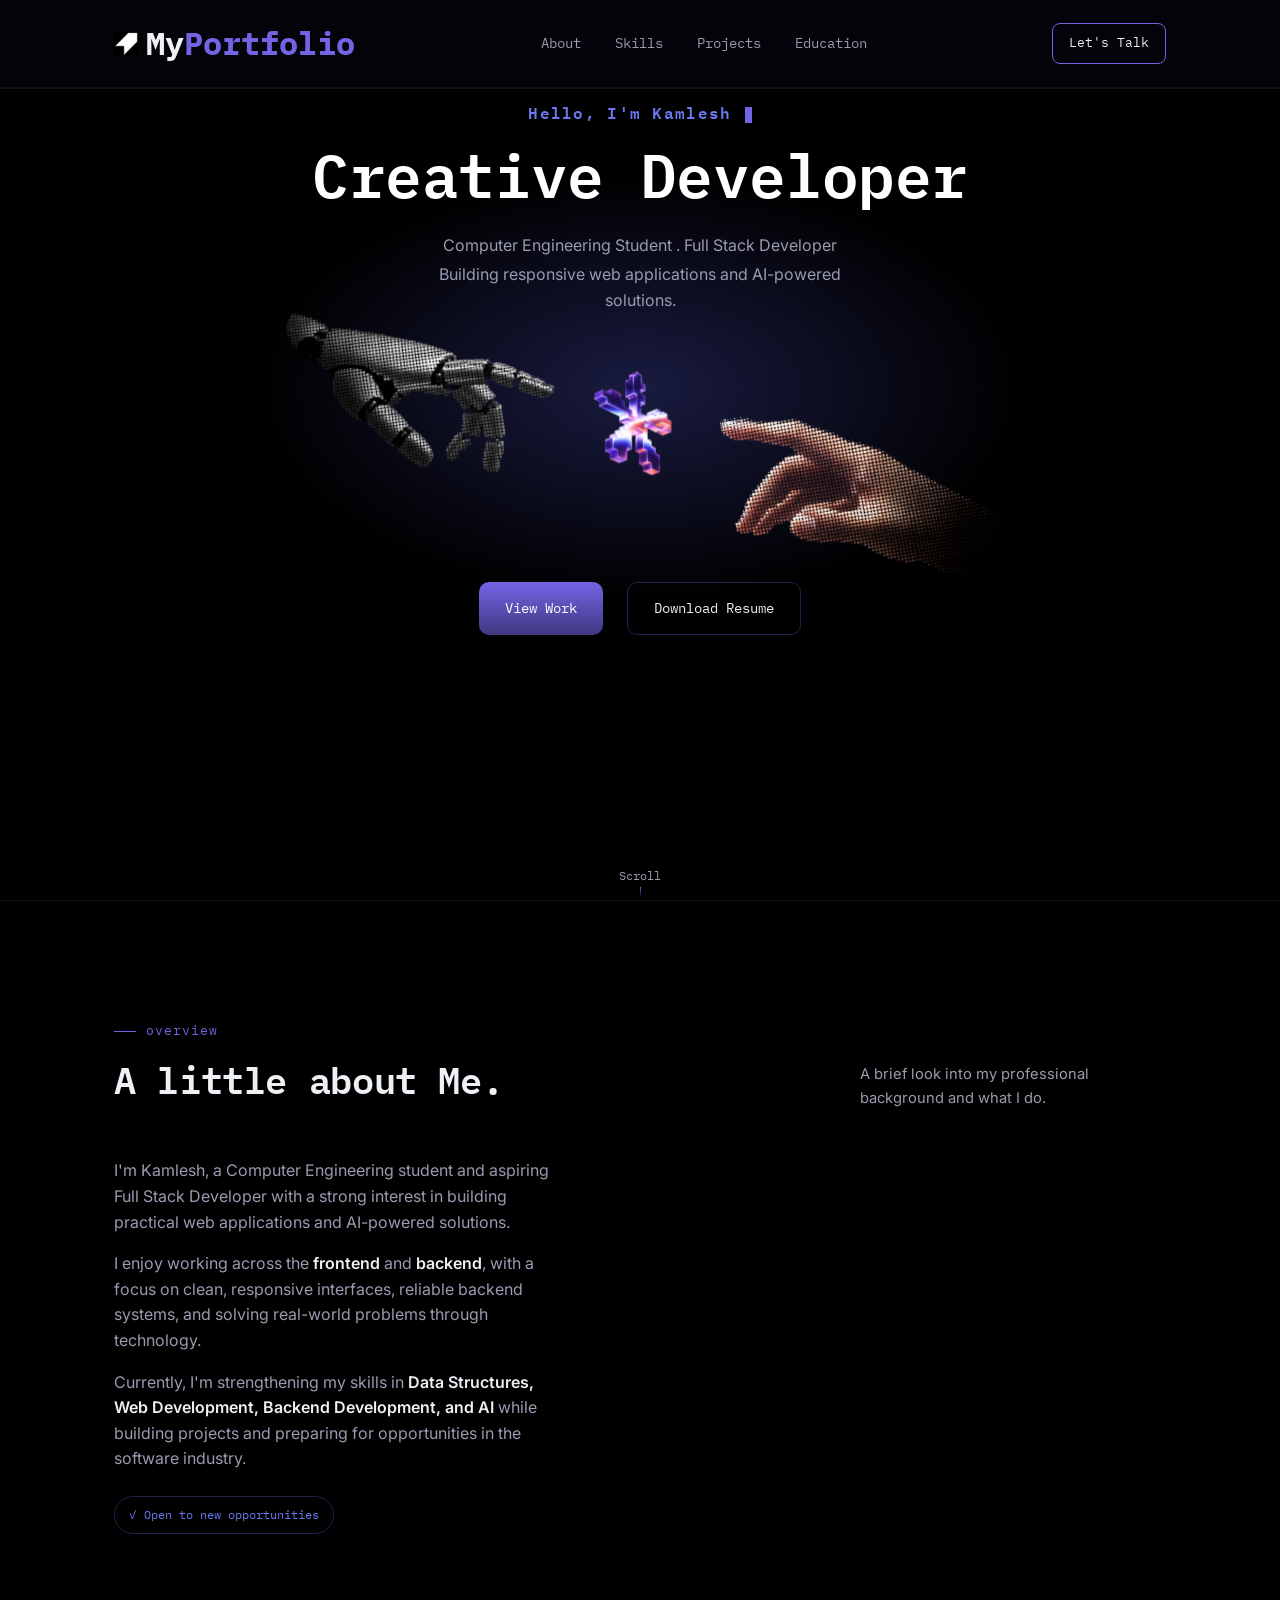
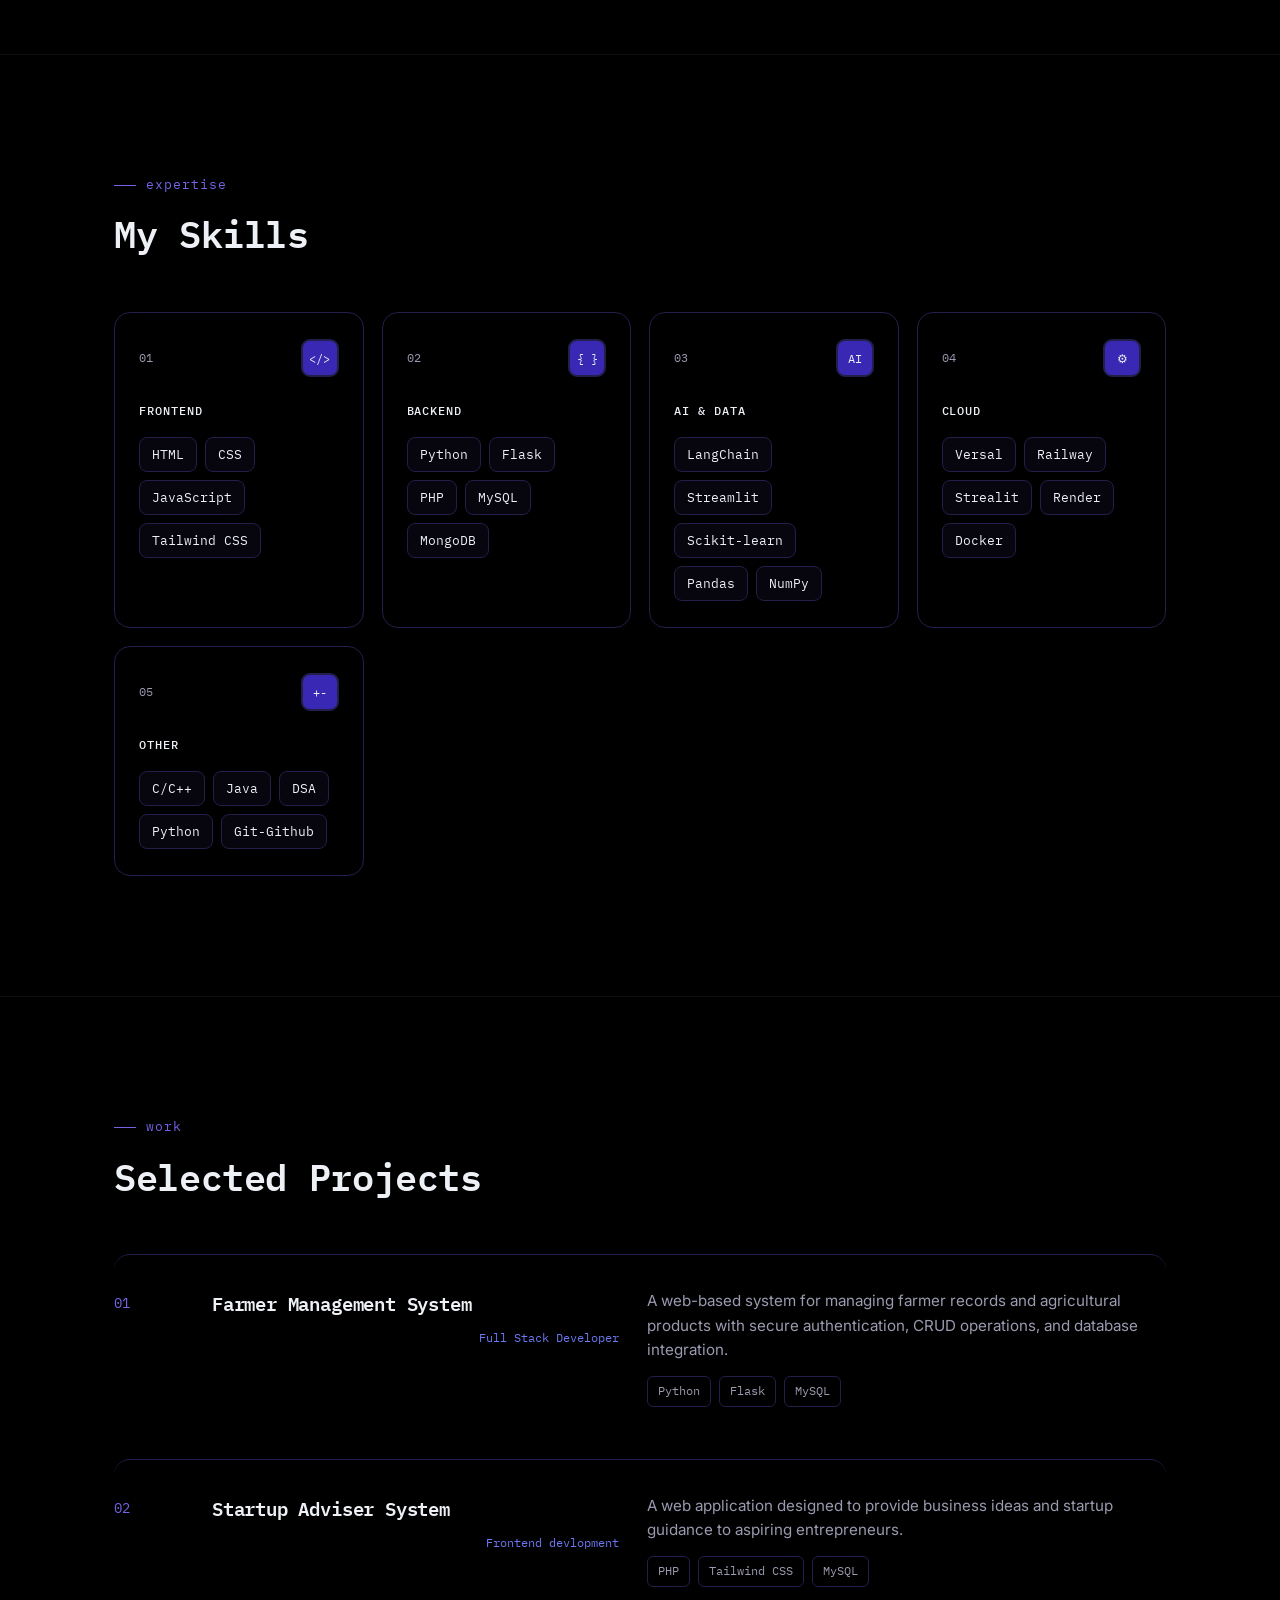
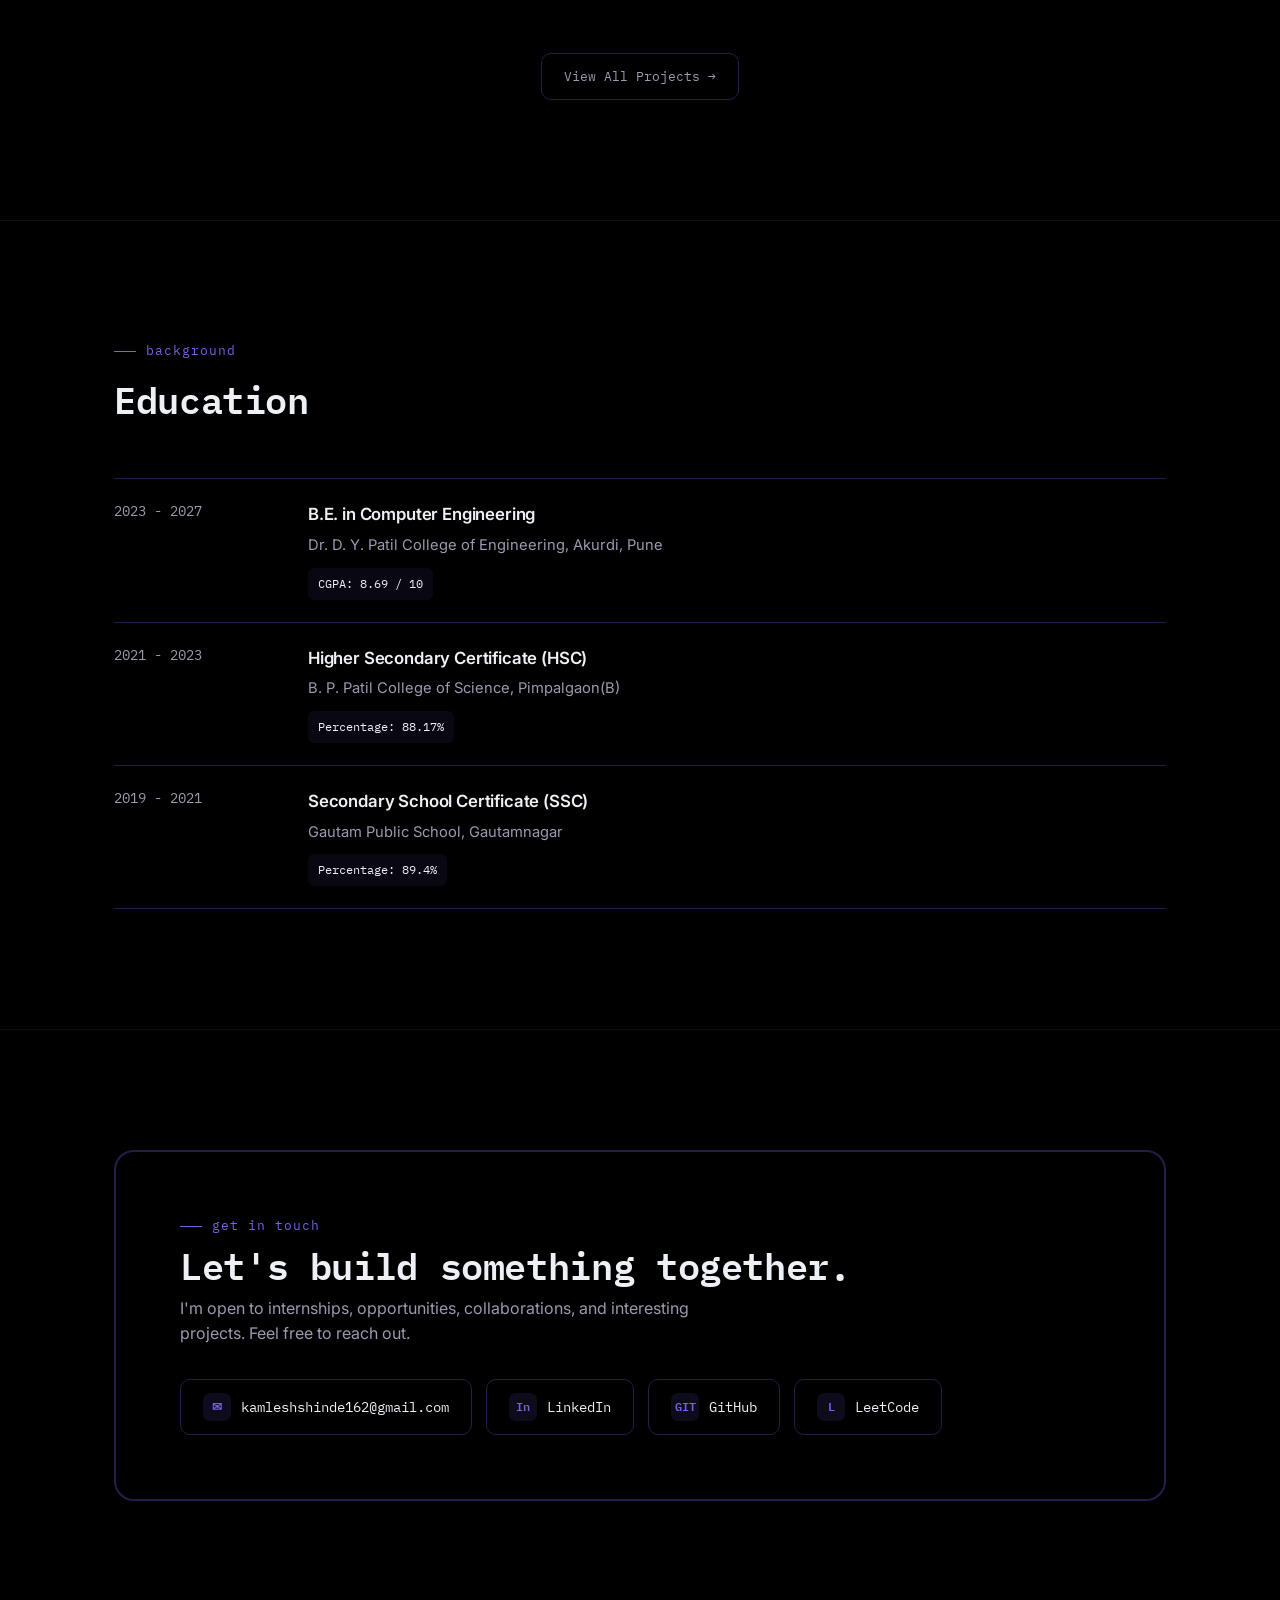
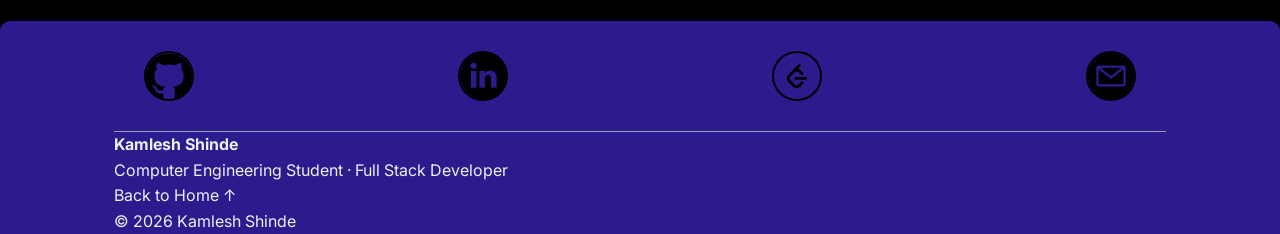
==== commit e818feb0: "footr logo" ====
--- a/index.html
+++ b/index.html
@@ -3,7 +3,7 @@
 <head>
   <meta charset="UTF-8">
   <meta name="viewport" content="width=device-width, initial-scale=1.0">
-  <title>KS_Portfolio</title>
+  <title>Kamlesh Shinde_Portfolio</title>
   <meta name="description" content="Kamlesh Shinde — Computer Engineering Student and Full Stack Developer.">
   <meta name="google-site-verification" content="google91432b422ffb146b.html">
   <link rel="preconnect" href="https://fonts.googleapis.com">
@@ -20,7 +20,7 @@
   <!-- Header -->
   <header>
     <div class="nav-inner">
-      <div class="logo"><abbr title="Kamlesh Portfolio" style="text-decoration: none;">My<span>Portfolio</span></abbr></div>
+      <div class="logo"><img src="img/arr.png" alt="kamlesh"><abbr title="Kamlesh Portfolio" style="text-decoration: none;">My<span>Portfolio</span></abbr></div>
       <nav>
         <ul>
           <li><a href="#about">About</a></li>
@@ -361,6 +361,49 @@
  <footer class="footer">
         <div class="wrap">
             <div class="footer-content">
+               <div class="footer-content">
+                <div>
+                     <div class="footer-socials">
+
+                <a
+                    href="https://www.github.com/kamlesh-162"
+                    target="_blank"
+                    class="footer-social instagram"
+                    aria-label="github"
+                >
+                     <img src="img/github (1).png" alt="email" class="logo">
+                </a>
+
+                <a
+                    href="https://www.linkedin.com/in/kamlesh-shinde-57b35b283/"
+                    target="_blank"
+                    class="footer-social linkedin"
+                    aria-label="LinkedIn"
+                >
+                    <img src="img/linkedin (1).png" alt="email" class="logo">
+
+                </a>
+
+                <a
+                    href="https://leetcode.com/u/kamlesh162/"
+                    target="_blank"
+                    class="footer-social leetcode"
+                    aria-label="LeetCode"
+                >
+                  <img src="img/icons8-leetcode-24.png" alt="email" class="logo">
+
+                </a>
+
+                <a
+                    href="mailto:kamleshshinde162@gmail.com"
+                    class="footer-social email"
+                    aria-label="Email"
+                >
+                   <img src="img/email.png" alt="email" class="logo">
+
+                </a>
+
+            </div>
                 <div>
                     <strong>Kamlesh Shinde</strong>
                     <p>
--- a/style.css
+++ b/style.css
@@ -85,7 +85,16 @@
     font-weight:800;
     font-size:2rem;
     color:var(--text);
-  }
+    color:var(--text);
+     display: flex;
+    align-items: center;
+    gap: 8px;
+  }
+  .logo img {
+    width: 24px;
+    height: 24px;
+    object-fit: contain;
+}
   .logo span{color:var(--violet);}
   @media (max-width:720px){
     .logo{font-size:1.3rem;}
@@ -773,6 +782,42 @@
     /* max-width:1180px; */
     margin:0 auto;
   }
+    .footer-socials {
+    display: flex;
+    align-items: center;
+     justify-content: space-between;
+    width: 100%;
+    gap: 10px;
+    padding: 30px;
+    border-bottom: solid 1px var(--text-muted);
+}
+
+.footer-social {
+    width: 50px;
+    height:50px;
+
+    border: 2px solid var(--bg);
+    border-radius: 50%;
+
+    display: flex;
+    align-items: center;
+    justify-content: center;
+
+    color: var(--bg);
+    text-decoration: none;
+
+    font-family: var(--mono);
+    font-size: .75rem;
+
+    transition: .25s ease;
+}
+
+.footer-social:hover {
+    color: var(--text);
+    border-color: var(--violet);
+    transform: translateY(-3px);
+    box-shadow: 0 0 15px rgba(115,100,230,.2);
+}
  @media (max-width:720px){
     .foot{
        padding:28px clamp(60px,5vw,4px) 40px;
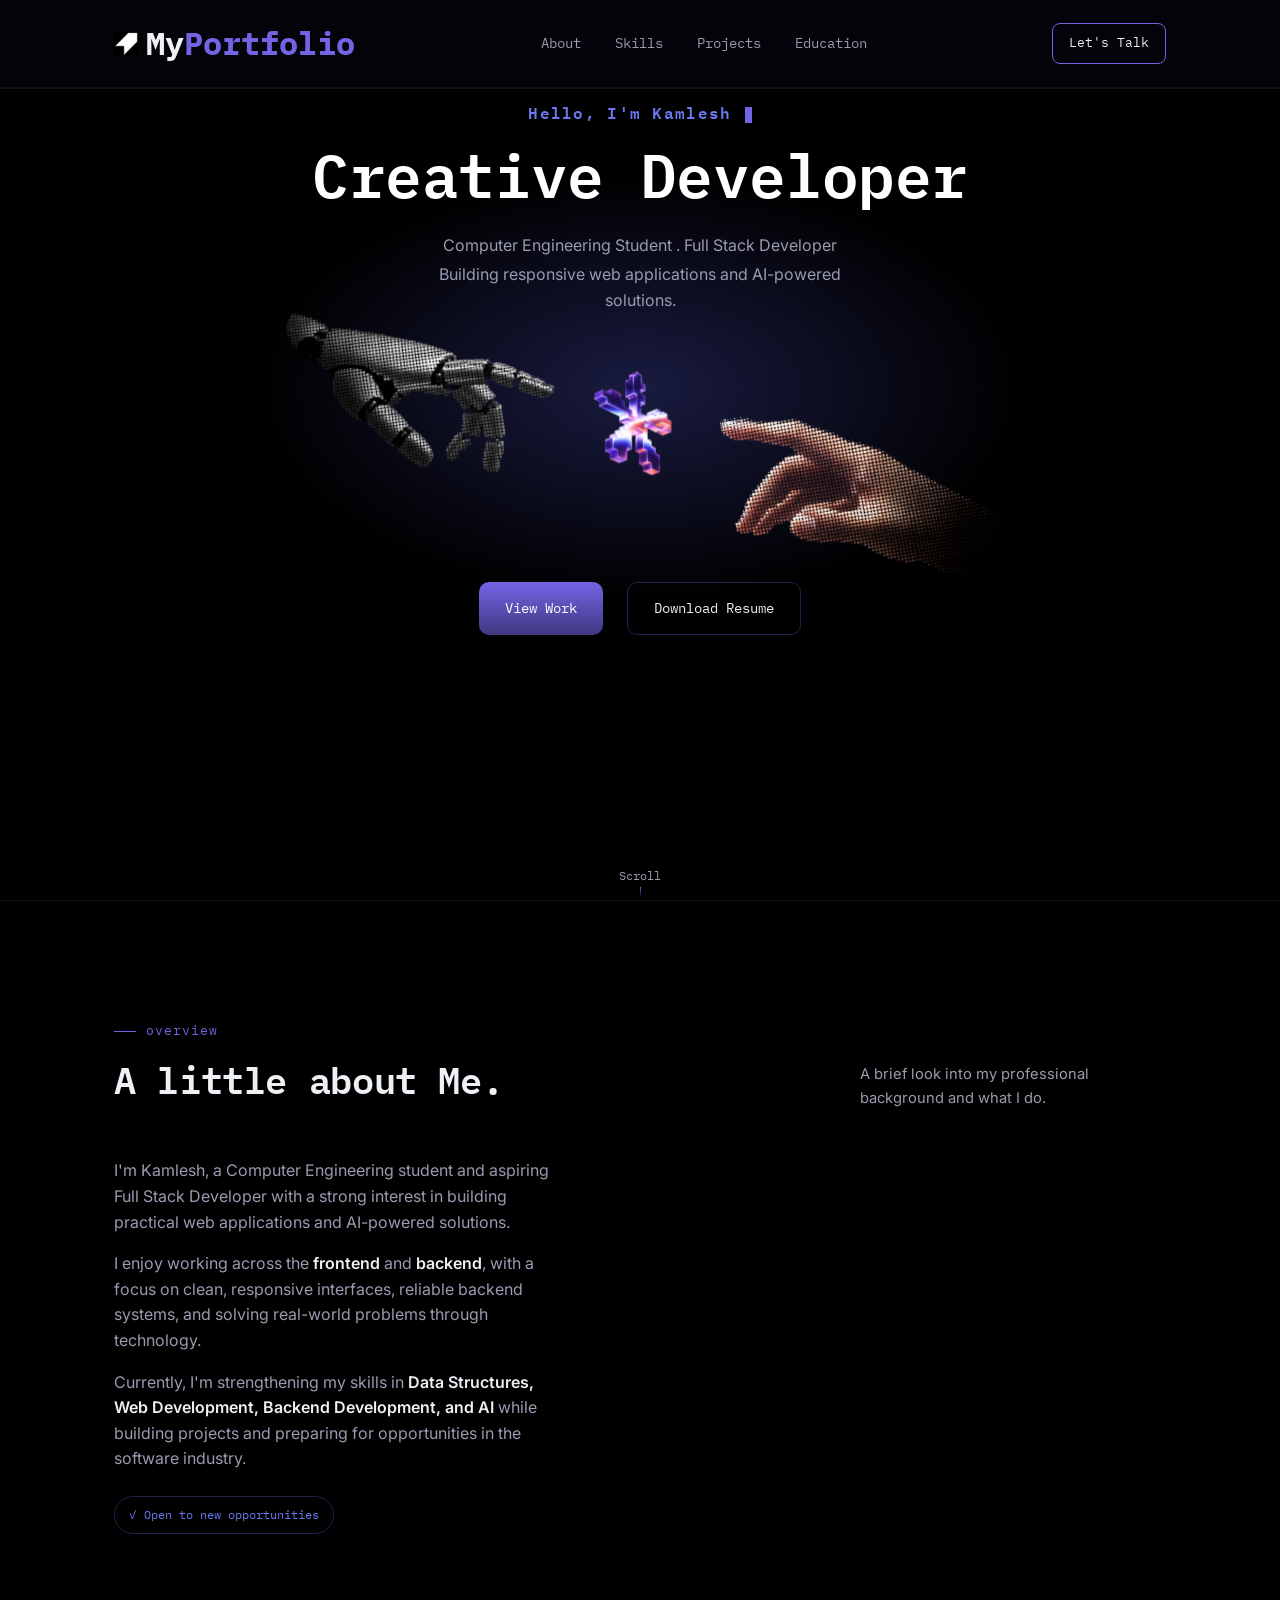
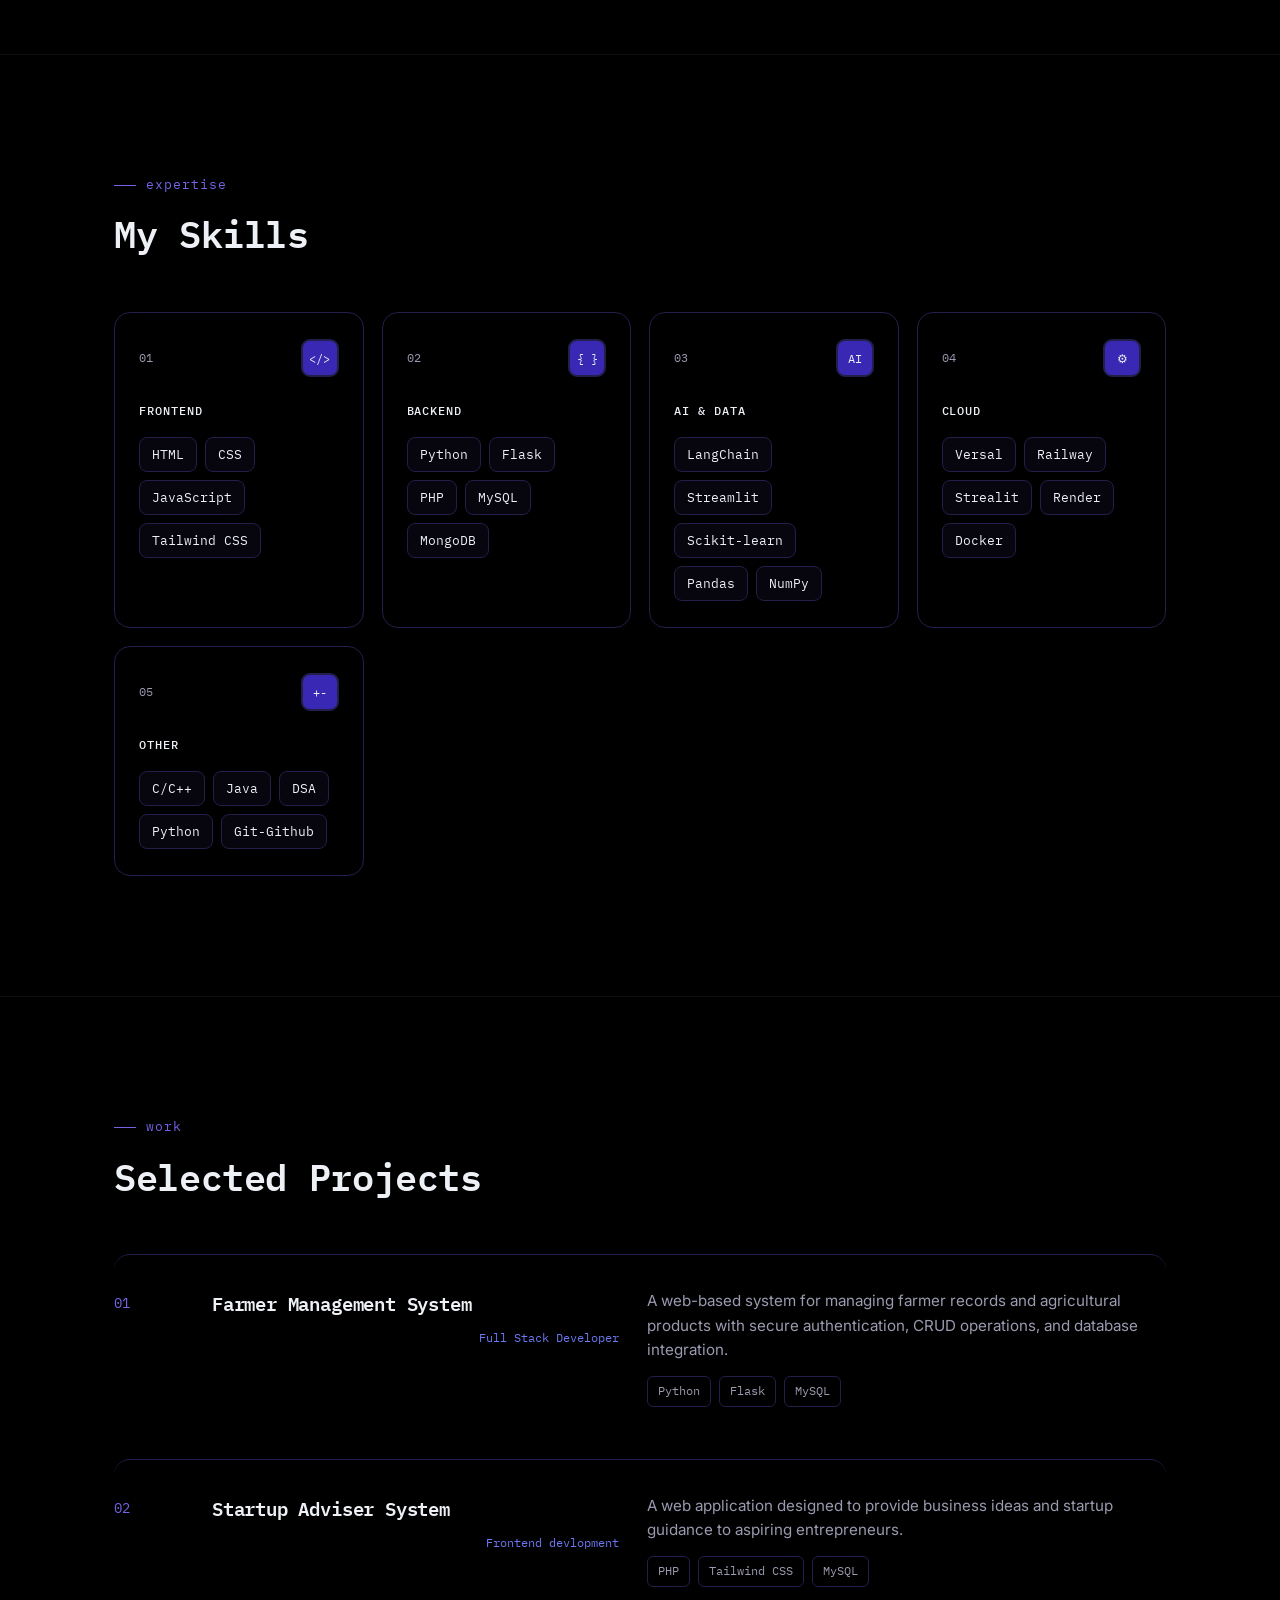
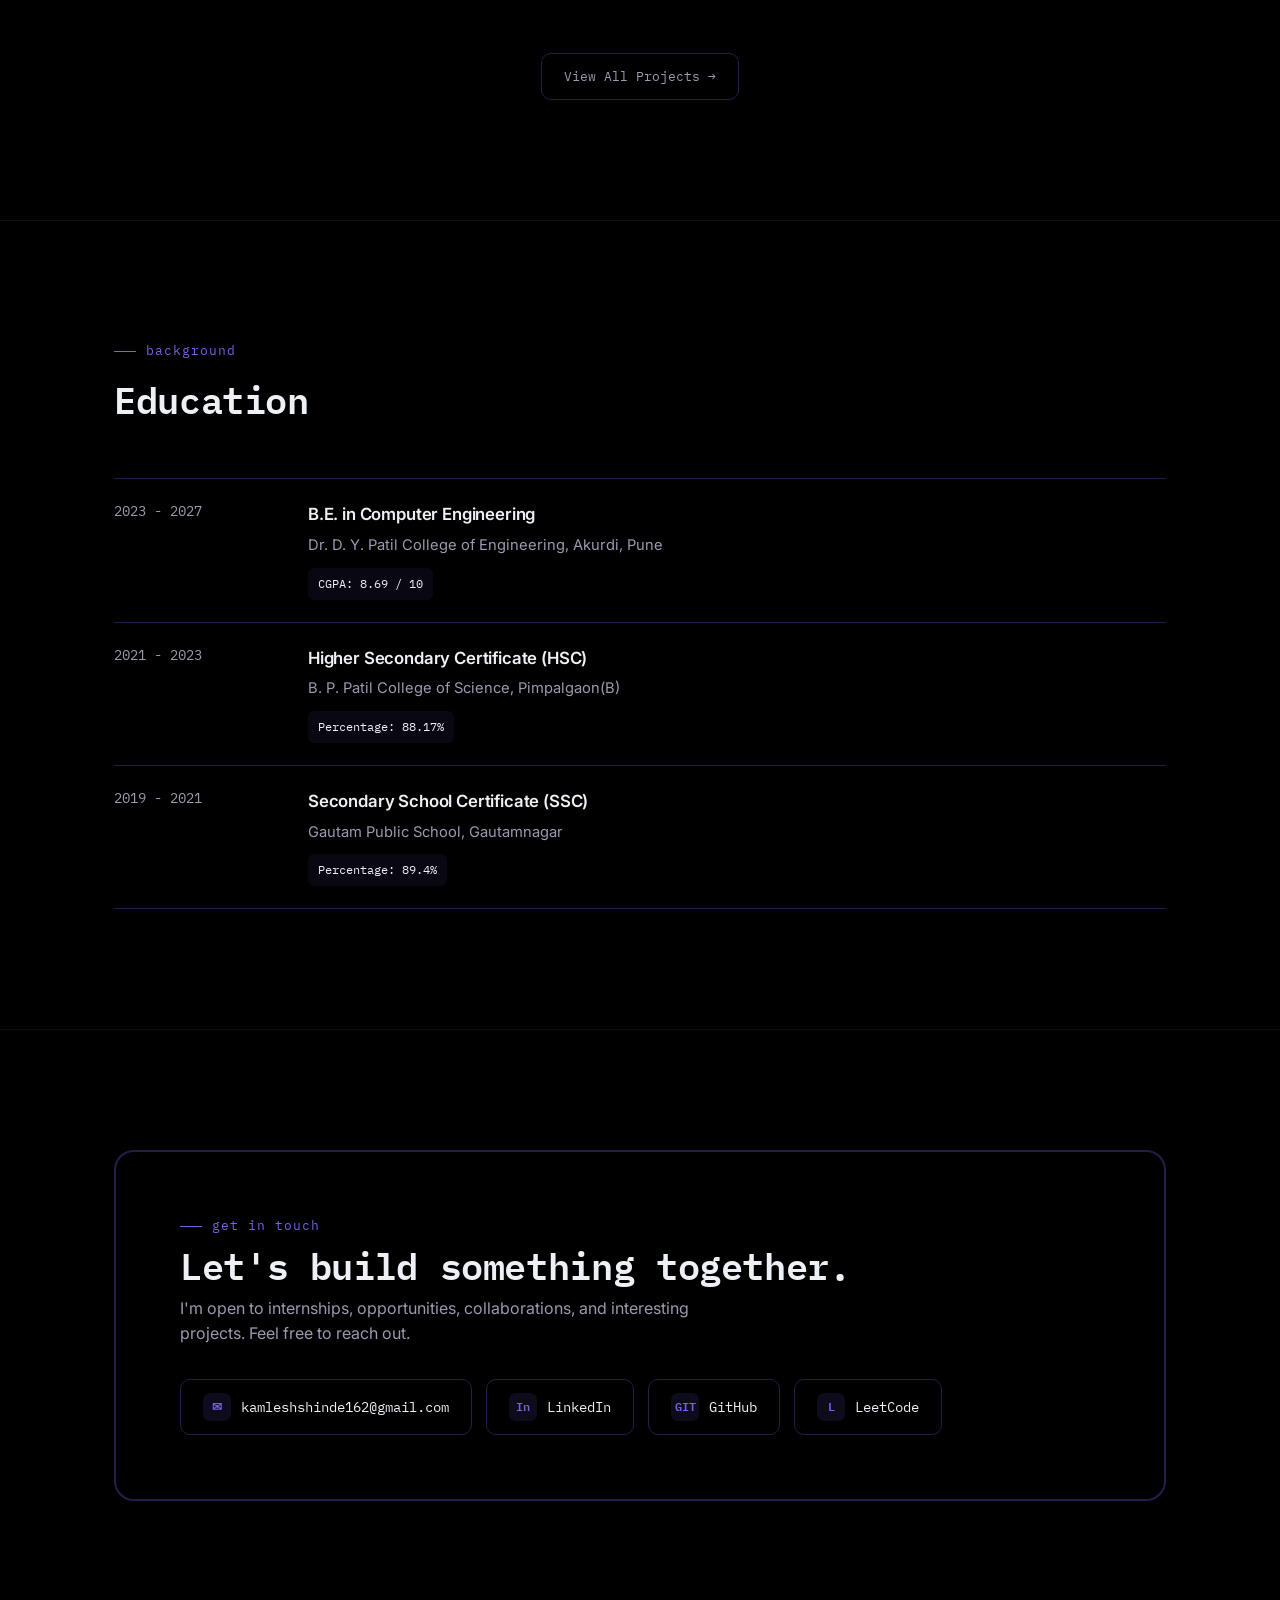
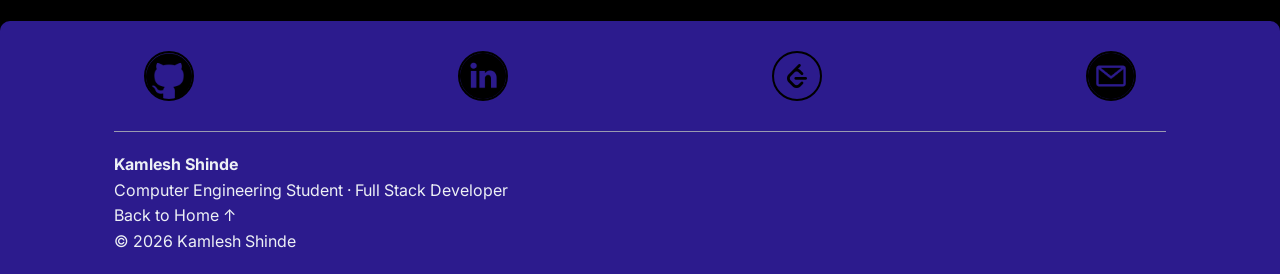
==== commit 73f8f76f: "footr logo" ====
--- a/index.html
+++ b/index.html
@@ -404,7 +404,7 @@
                 </a>
 
             </div>
-                <div>
+                <div class="footer-info">
                     <strong>Kamlesh Shinde</strong>
                     <p>
                         Computer Engineering Student
--- a/style.css
+++ b/style.css
@@ -770,6 +770,12 @@
     
     border-radius: 10px 10px 0px 0px ;
   }
+  .footer-info{
+    padding-top: 20px;
+  }
+  .footer-bottom{
+    padding-bottom: 20px;
+  }
   .foot{
      padding:28px clamp(160px,5vw,4px) 40px;
     display:flex;
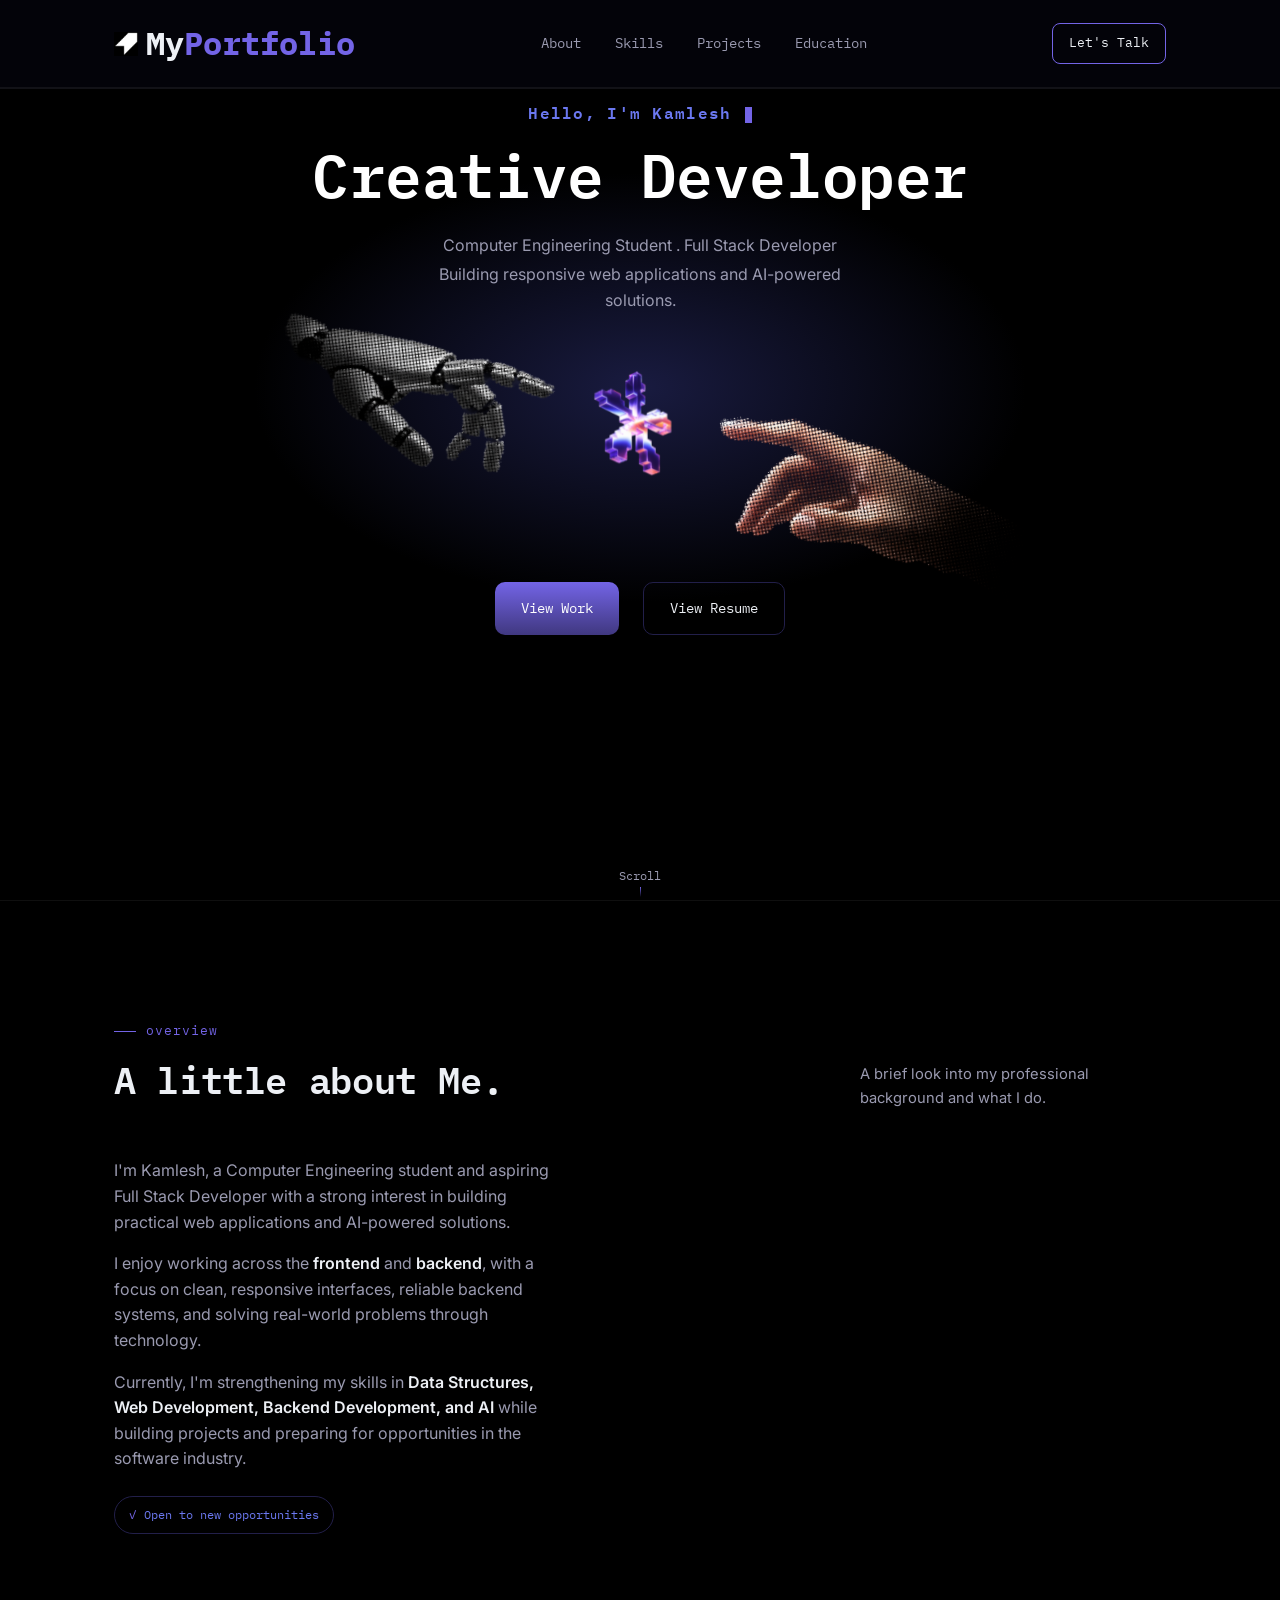
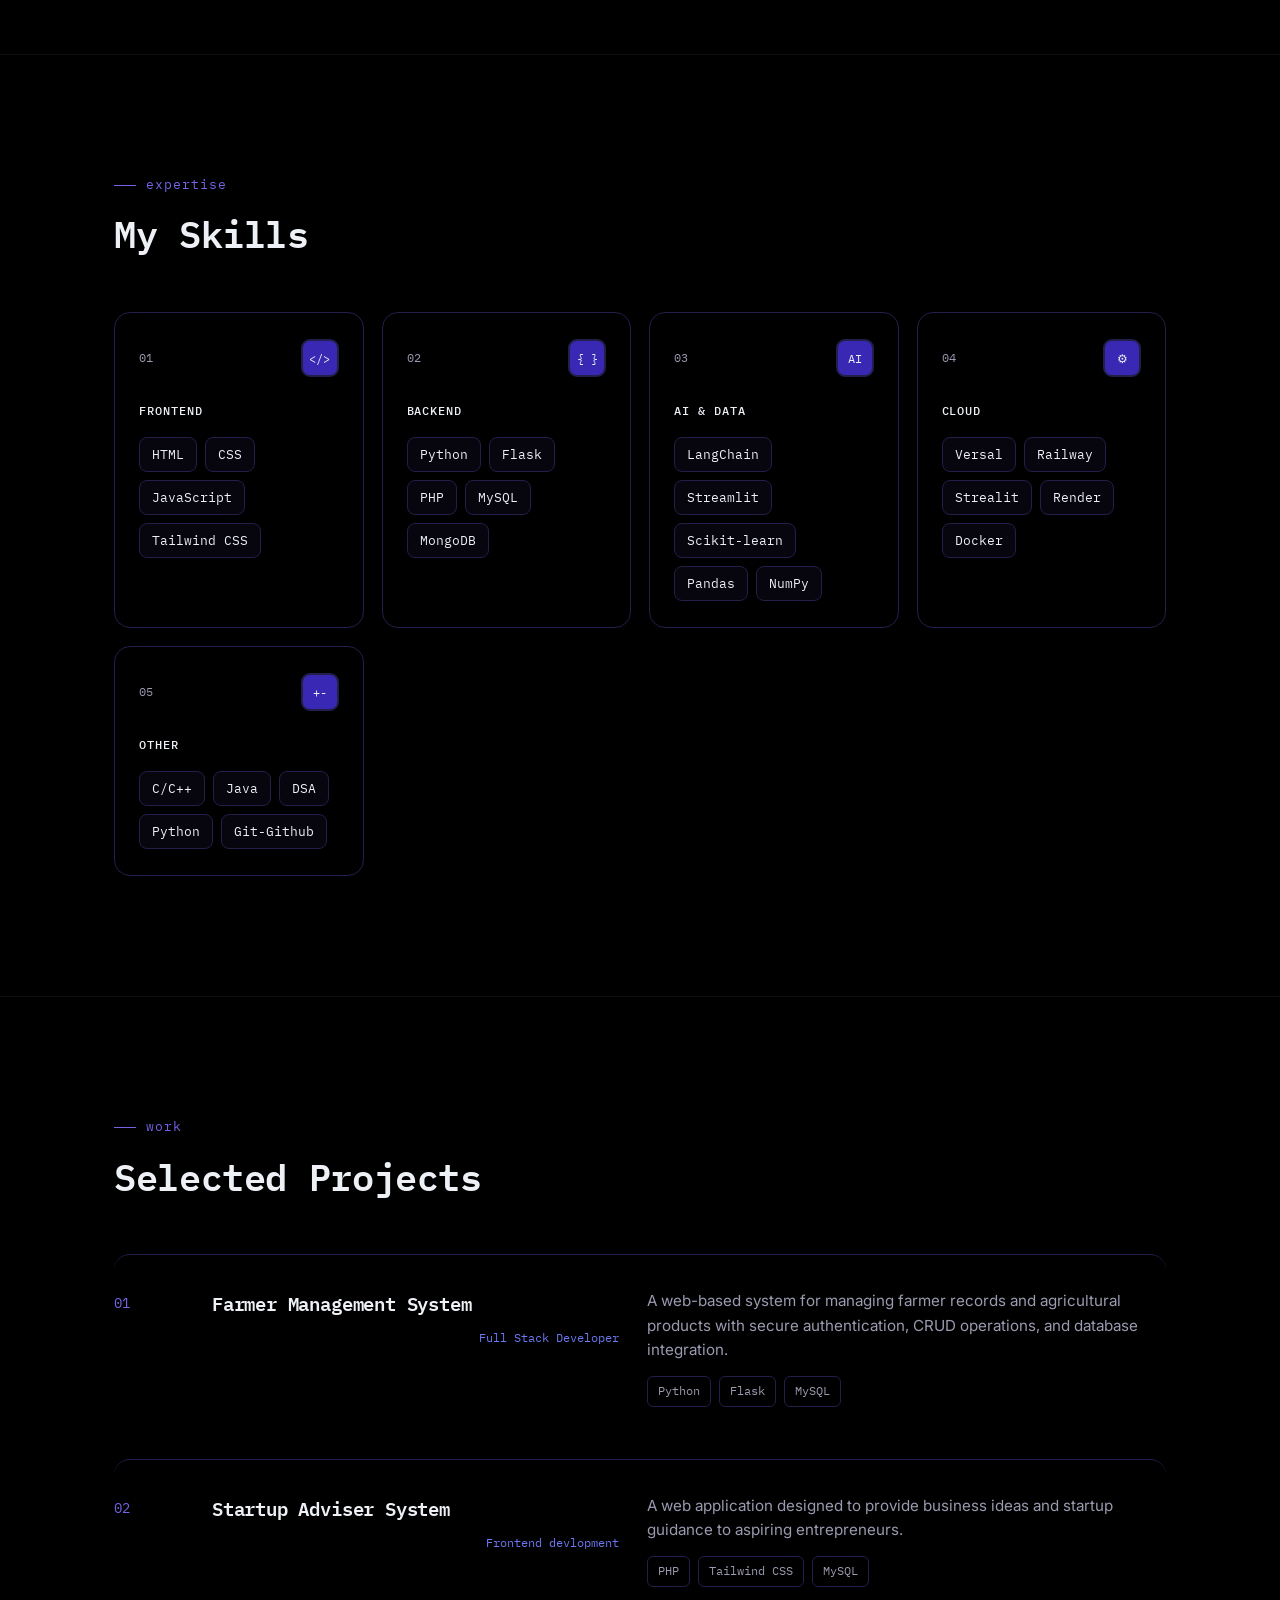
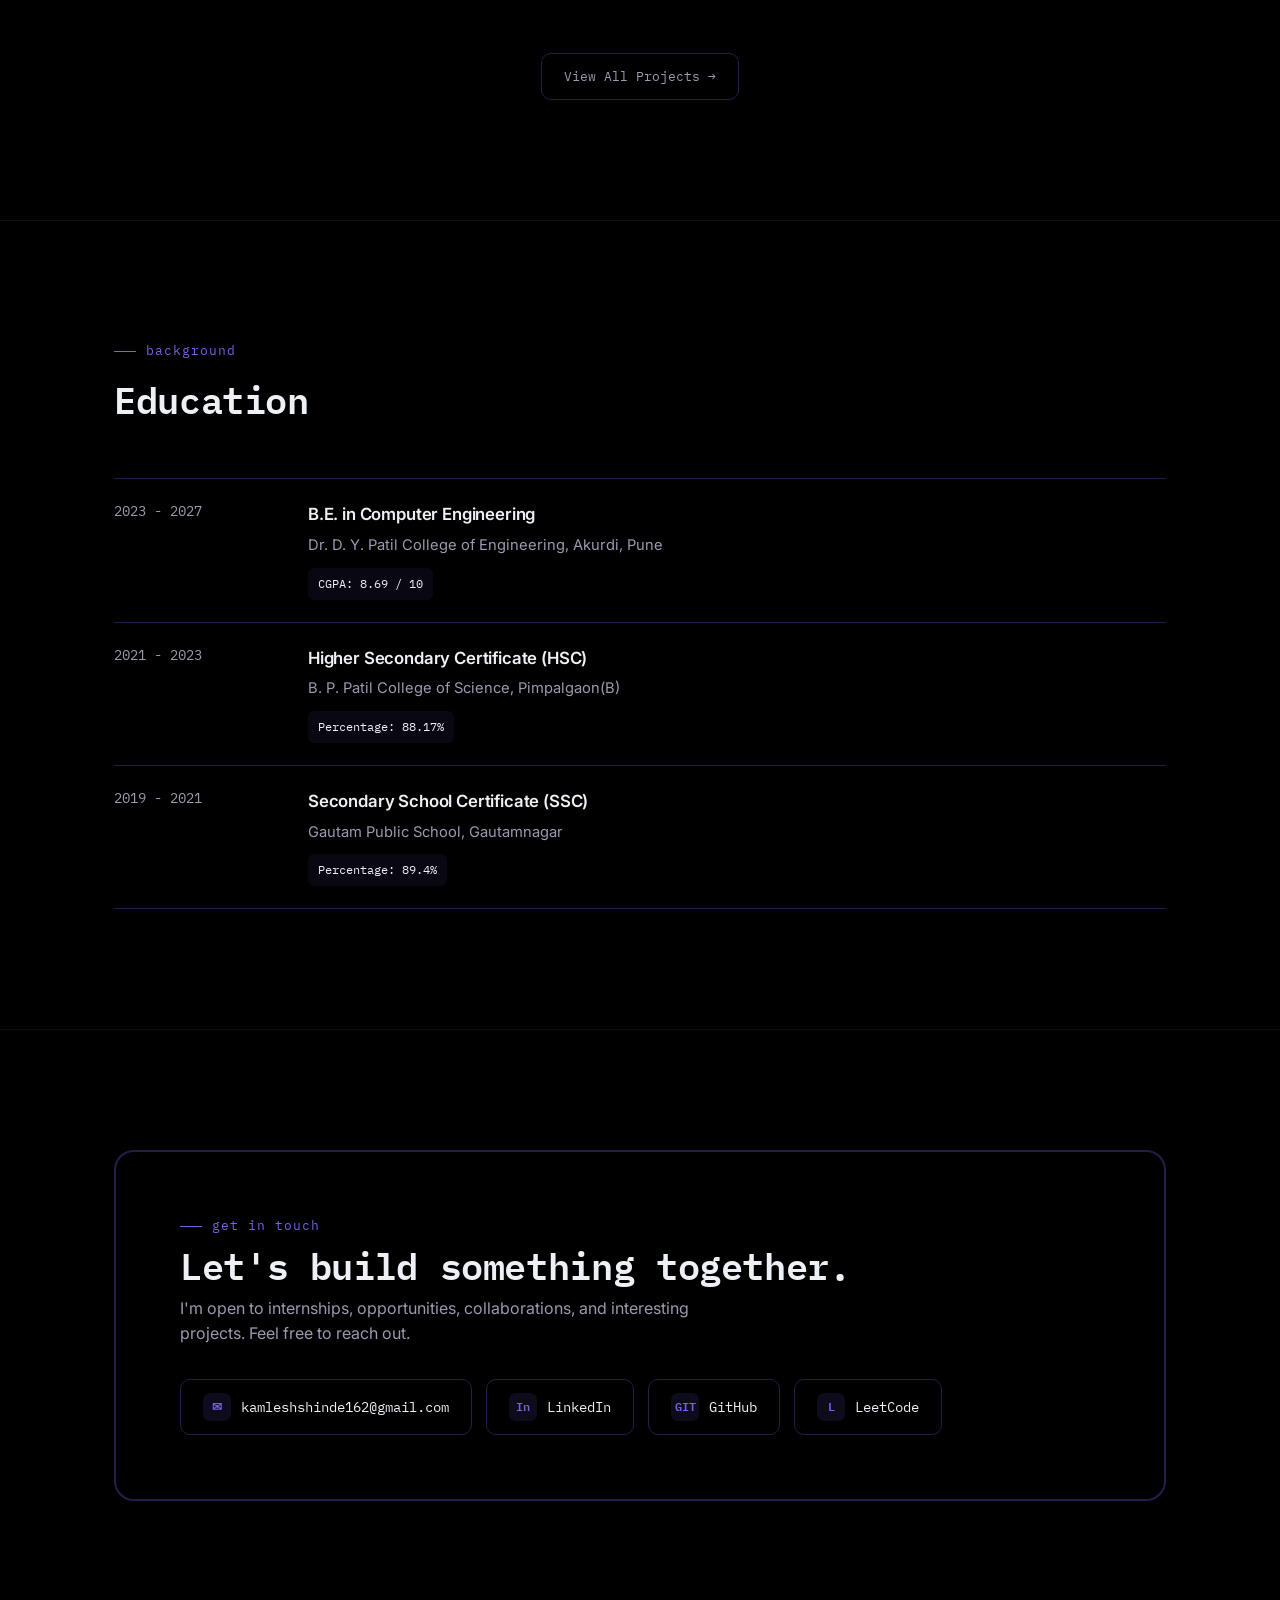
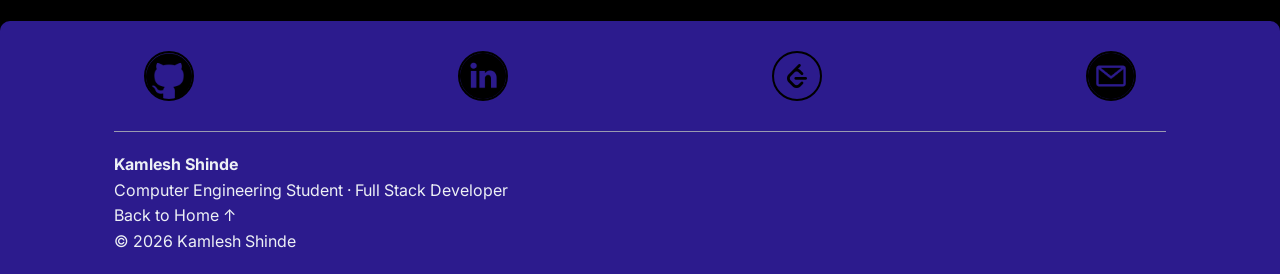
==== commit 78c9884d: "resume download" ====
--- a/index.html
+++ b/index.html
@@ -53,7 +53,7 @@
           </div>
           <div class="hero-actions">
             <a href="#projects" class="btn btn-primary">View Work</a>
-            <a href="resume.pdf" class="btn btn-ghost" target="_blank">Download Resume </a>
+            <a href="resume.pdf" class="btn btn-ghost js-view" target="_blank">View Resume </a>
           </div>
         </div>
     </div>
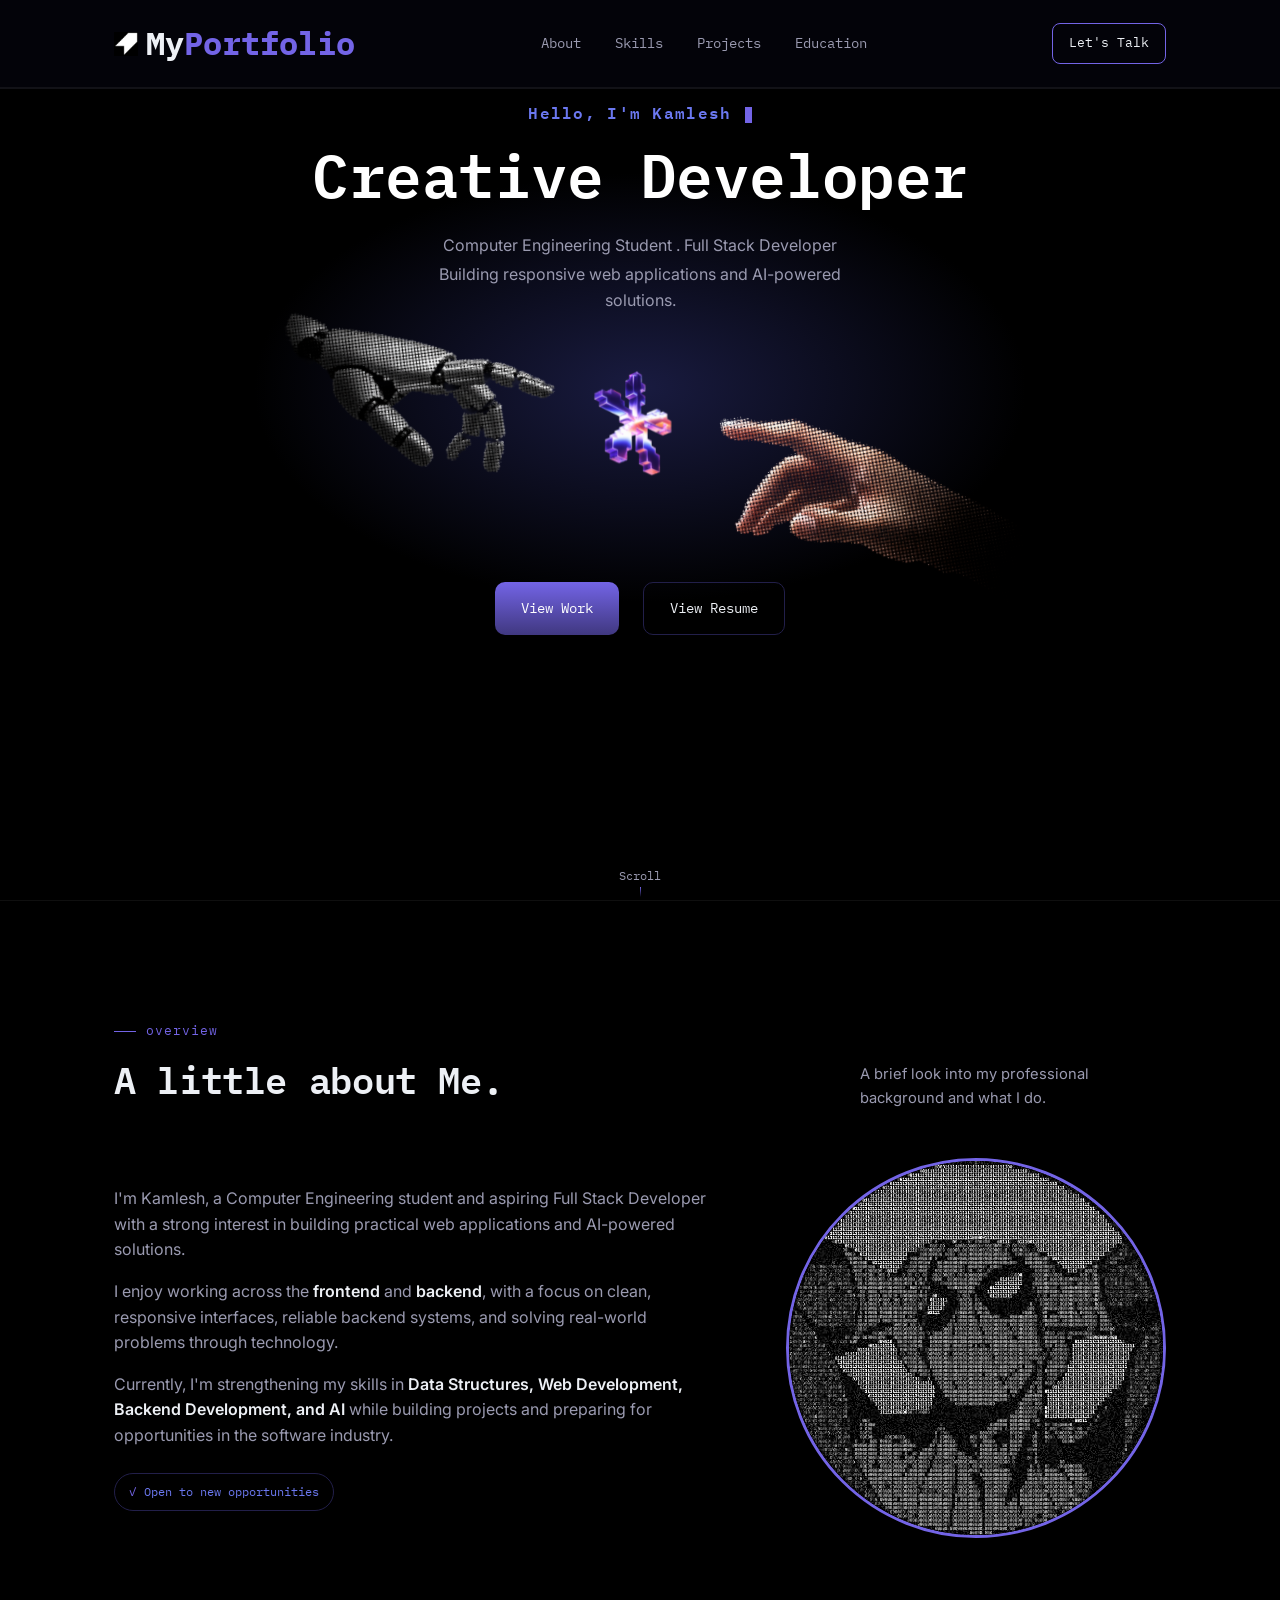
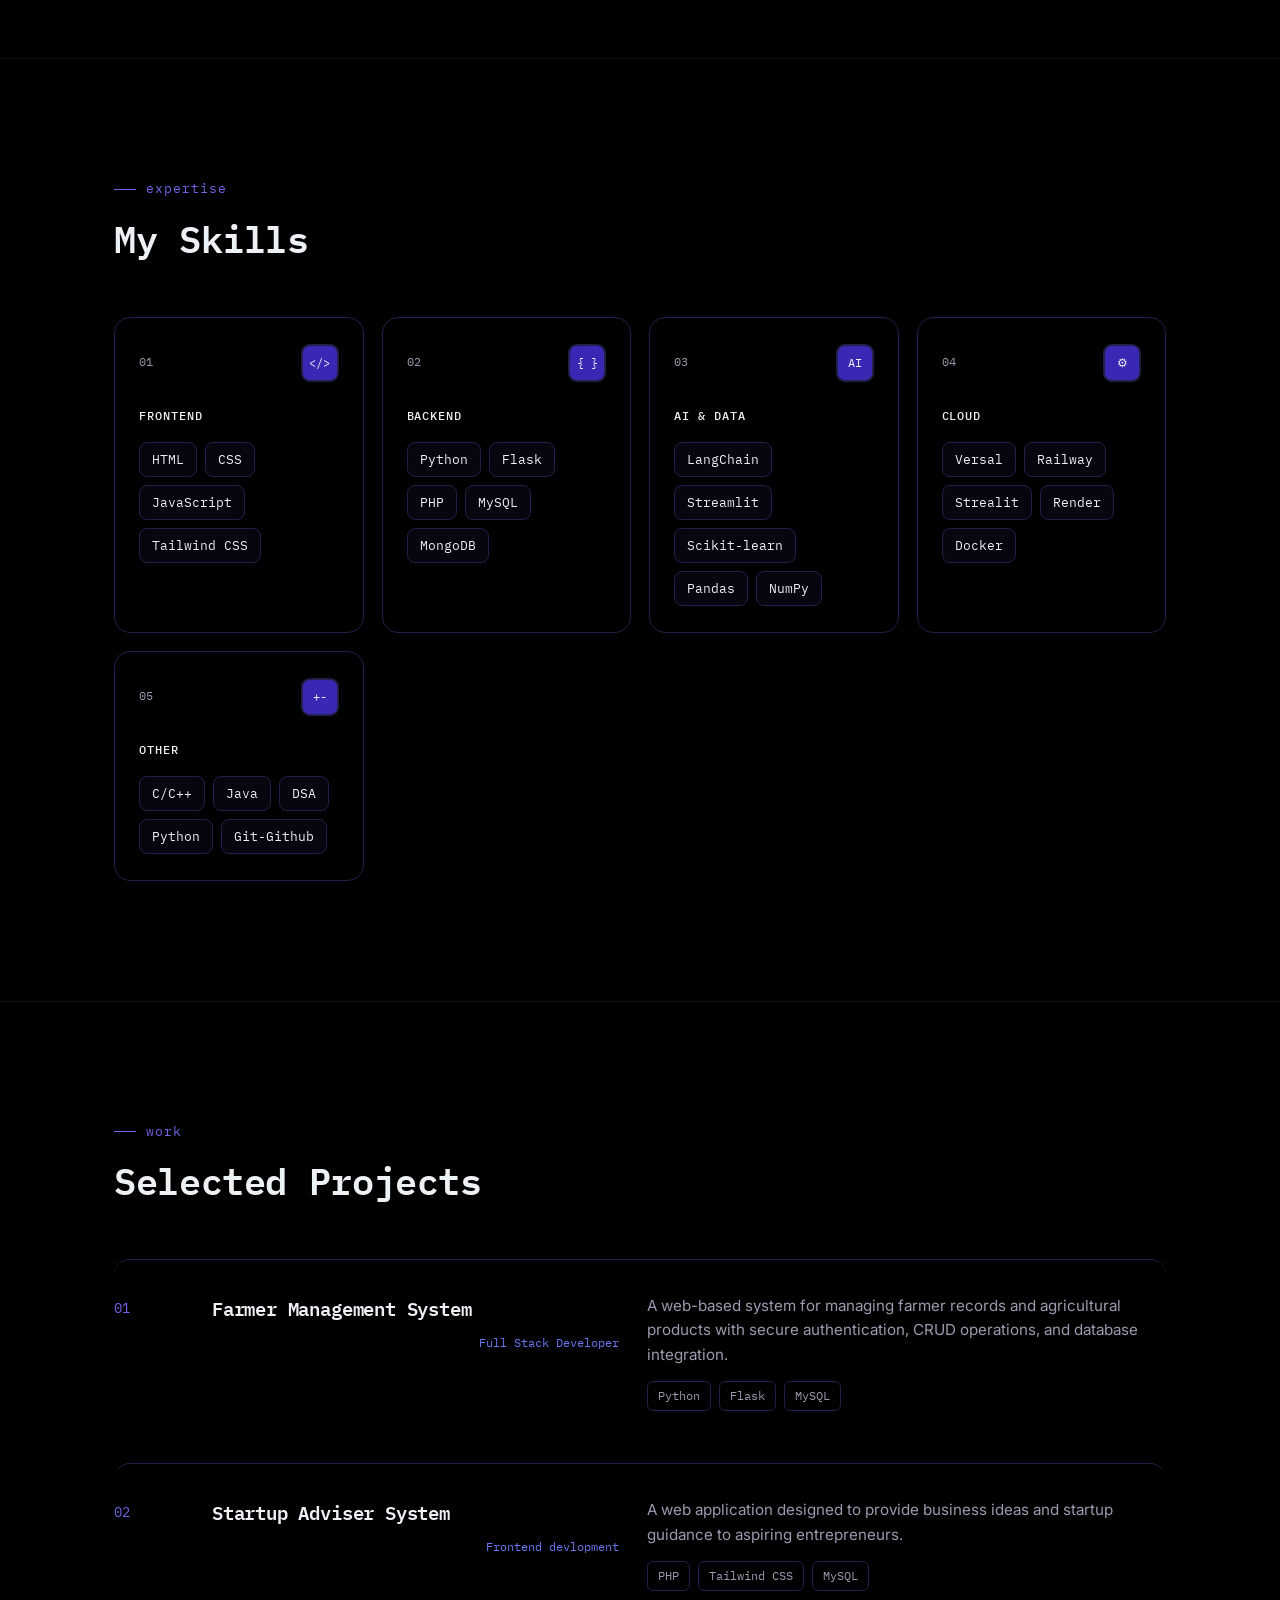
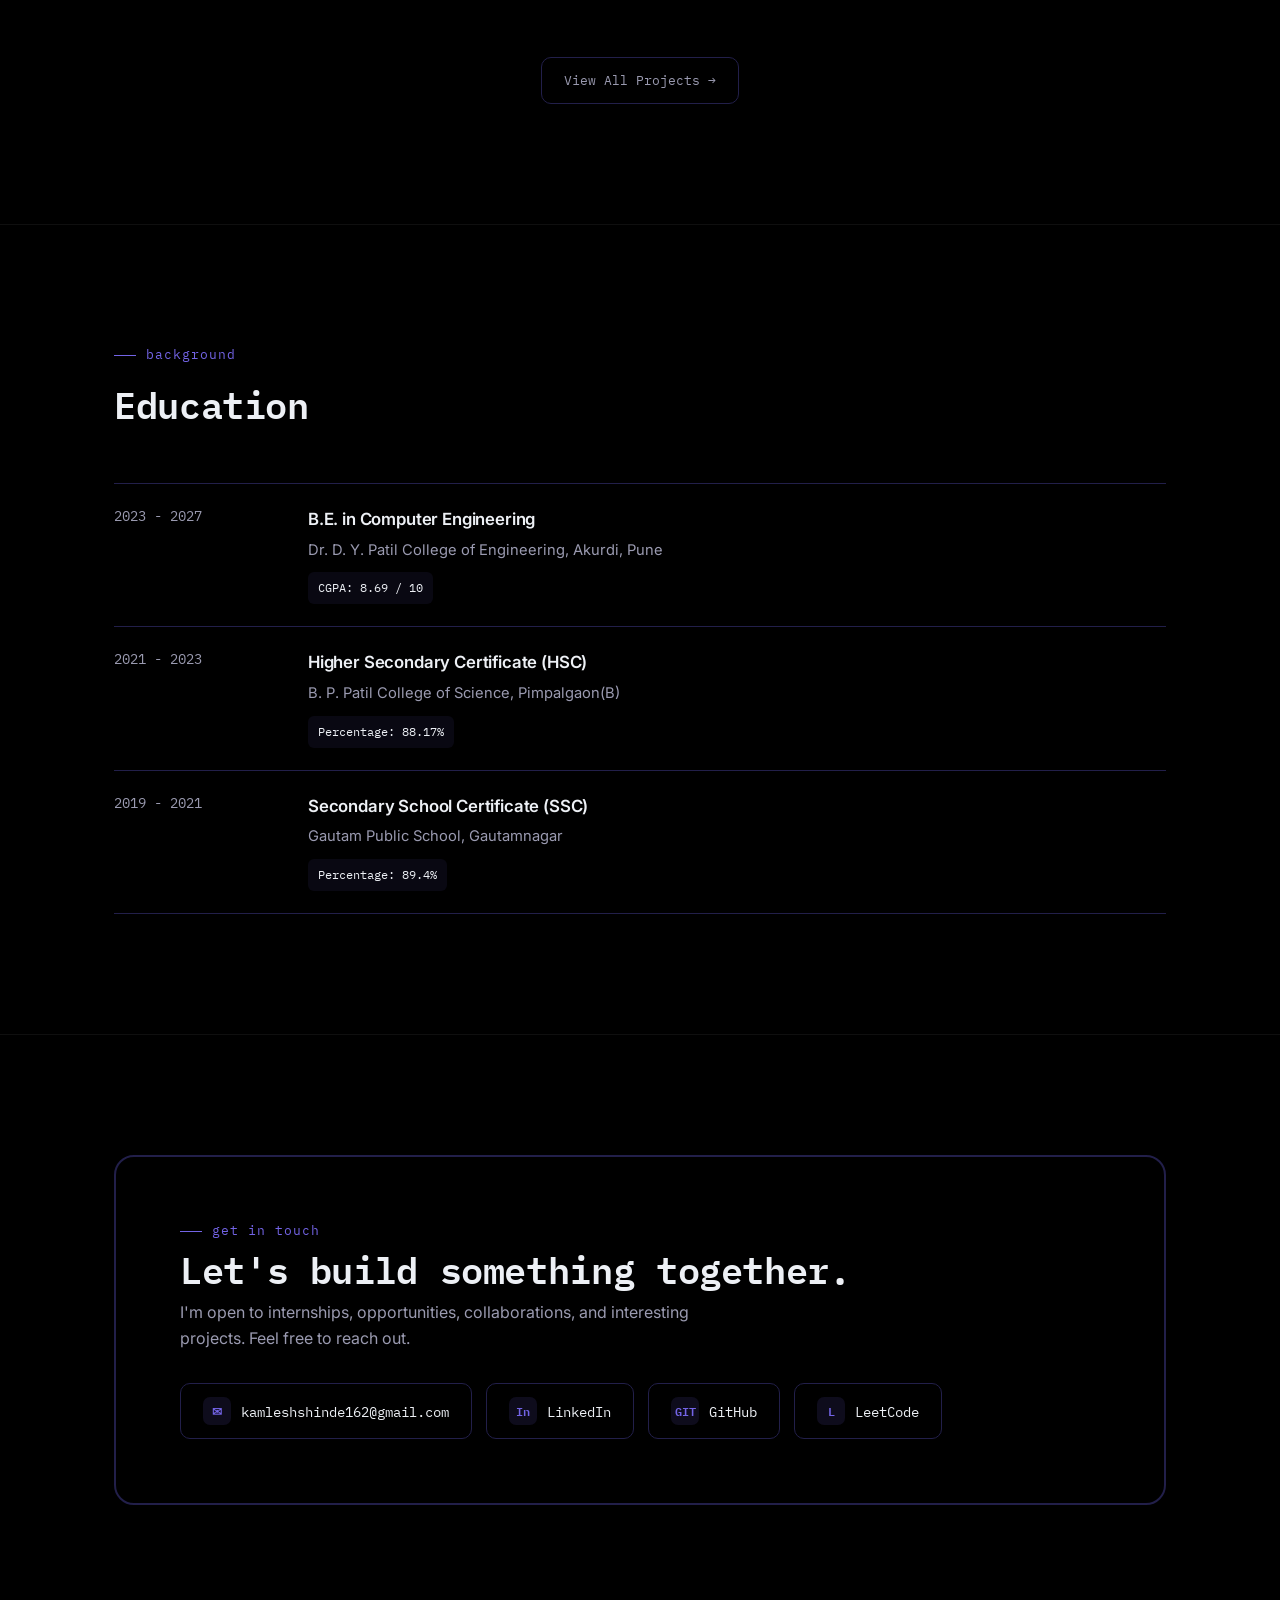
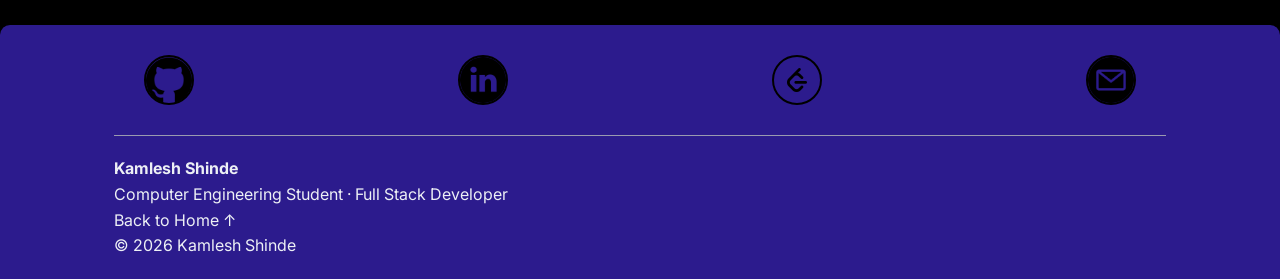
==== commit aec7ecb3: "profilr photo add" ====
--- a/index.html
+++ b/index.html
@@ -94,8 +94,8 @@
         <div class="badge">Open to new opportunities</div>
         </div>
         <div>
-          <div class="profile">
-             
+          <div class="js-profile">
+             <img  class="js-pro" src="img/bcspiger.png" alt="profile-photo" loading="lazy" >
           </div>
         </div>
       </div>
--- a/style.css
+++ b/style.css
@@ -381,8 +381,9 @@
   /* ---------- about ---------- */
   .about-grid{
     display:grid;
-    grid-template-columns:0.9fr 1.1fr;
+    grid-template-columns:1fr 380px;
     gap:clamp(30px,6vw,80px);
+    align-items: center;
   }
   @media (max-width:800px){ .about-grid{grid-template-columns:1fr;} }
 
@@ -420,6 +421,44 @@
     margin-top:8px;
   }
   .badge::before{content:"✓"; color:var(--violet);}
+
+  .js-profile {
+  display: flex;
+  justify-content: flex-end;
+  align-items: center;
+  width: 100%;
+ 
+}
+
+.js-pro {
+  width: 100%;
+  max-width: 380px;
+  height: 380px;
+  object-fit: cover;
+  object-position: center;
+  border-radius: 50%;
+  border: 3px solid var(--violet);
+  display: block;
+  transition: transform 0.3s ease;
+}
+.js-pro:hover {
+  transform: scale(1.03);
+}
+@media (max-width: 700px) {
+  .about-grid {
+    grid-template-columns: 1fr;
+    gap: 30px;
+  }
+
+  .js-profile {
+    justify-content: center;
+  }
+
+  .js-pro {
+    max-width: 260px;
+    height: 260px;
+  }
+}
 
   /* ---------- skills ---------- */
   .skills-grid{
